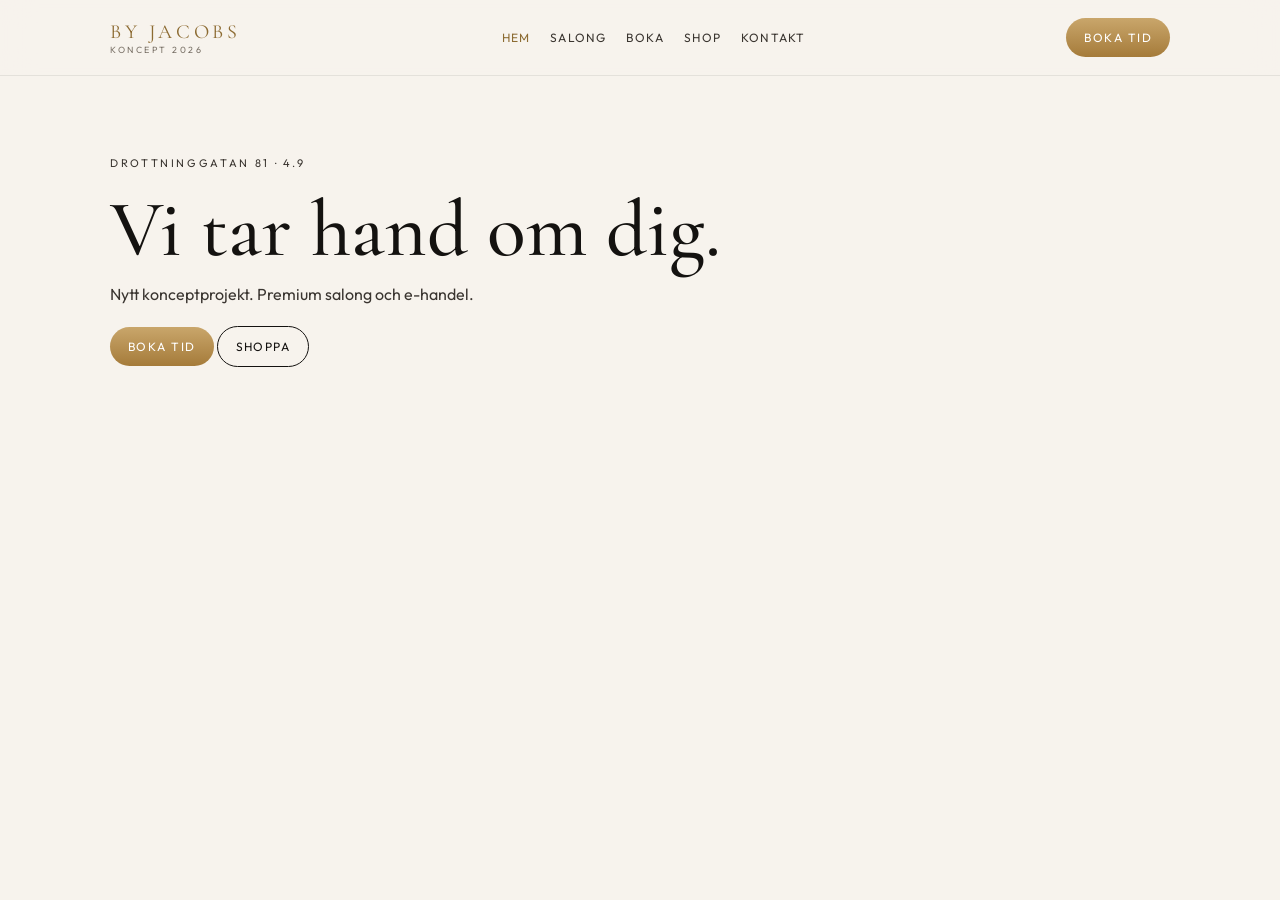
==== index.html @ fabb0403 "Initial By Jacobs concept site" ====
<!DOCTYPE html>
<html lang="sv">
<head>
  <meta charset="UTF-8" />
  <meta name="viewport" content="width=device-width, initial-scale=1" />
  <title>By Jacobs — Koncept</title>
  <link rel="preconnect" href="https://fonts.googleapis.com" />
  <link href="https://fonts.googleapis.com/css2?family=Cormorant+Garamond:wght@500;600&family=Outfit:wght@400;500&display=swap" rel="stylesheet" />
  <link rel="stylesheet" href="css/styles.css" />
</head>
<body>
  <header class="nav">
    <div class="nav-inner">
      <a class="logo" href="index.html">By Jacobs<span>Koncept 2026</span></a>
      <nav class="nav-links">
        <a class="active" href="index.html">Hem</a>
        <a href="salon.html">Salong</a>
        <a href="boka.html">Boka</a>
        <a href="shop.html">Shop</a>
        <a href="kontakt.html">Kontakt</a>
      </nav>
      <a class="btn" href="boka.html">Boka tid</a>
    </div>
  </header>
  <section class="hero">
    <p class="kicker">Drottninggatan 81 · 4.9</p>
    <h1>Vi tar hand om dig.</h1>
    <p>Nytt konceptprojekt. Premium salong och e-handel.</p>
    <p><a class="btn" href="boka.html">Boka tid</a> <a class="btn ghost" href="shop.html">Shoppa</a></p>
  </section>
</body>
</html>
---- css/styles.css ----
:root{--ivory:#F7F3ED;--gold:#8C6B32;--ink:#141210}
*{box-sizing:border-box;margin:0;padding:0}
body{font-family:Outfit,system-ui,sans-serif;background:var(--ivory);color:var(--ink)}
.nav{position:sticky;top:0;background:rgba(247,243,237,.86);backdrop-filter:blur(16px);border-bottom:1px solid rgba(20,18,16,.08)}
.nav-inner{max-width:1100px;margin:auto;padding:18px 20px;display:flex;justify-content:space-between;align-items:center;gap:16px}
.logo{font-family:"Cormorant Garamond",serif;letter-spacing:.18em;text-transform:uppercase;color:var(--gold);text-decoration:none;font-size:20px}
.logo span{display:block;font-family:Outfit,sans-serif;font-size:9px;letter-spacing:.28em;color:#7a7268}
.nav-links{display:flex;gap:20px;font-size:12px;letter-spacing:.1em;text-transform:uppercase}
.nav-links a{color:#3a3530;text-decoration:none}
.nav-links a.active{color:var(--gold)}
.btn{display:inline-block;padding:12px 18px;border-radius:999px;background:linear-gradient(180deg,#C9A66B,#A57B3A);color:#fff;text-decoration:none;letter-spacing:.12em;text-transform:uppercase;font-size:12px}
.btn.ghost{background:transparent;color:var(--ink);border:1px solid var(--ink)}
.hero{max-width:1100px;margin:auto;padding:80px 20px}
.kicker{letter-spacing:.24em;text-transform:uppercase;font-size:11px;color:var(--gold);margin-bottom:12px}
h1{font-family:"Cormorant Garamond",serif;font-size:clamp(40px,7vw,80px);font-weight:500;line-height:.95;margin-bottom:16px}
.hero p{max-width:40ch;margin-bottom:22px;color:#3a3530}
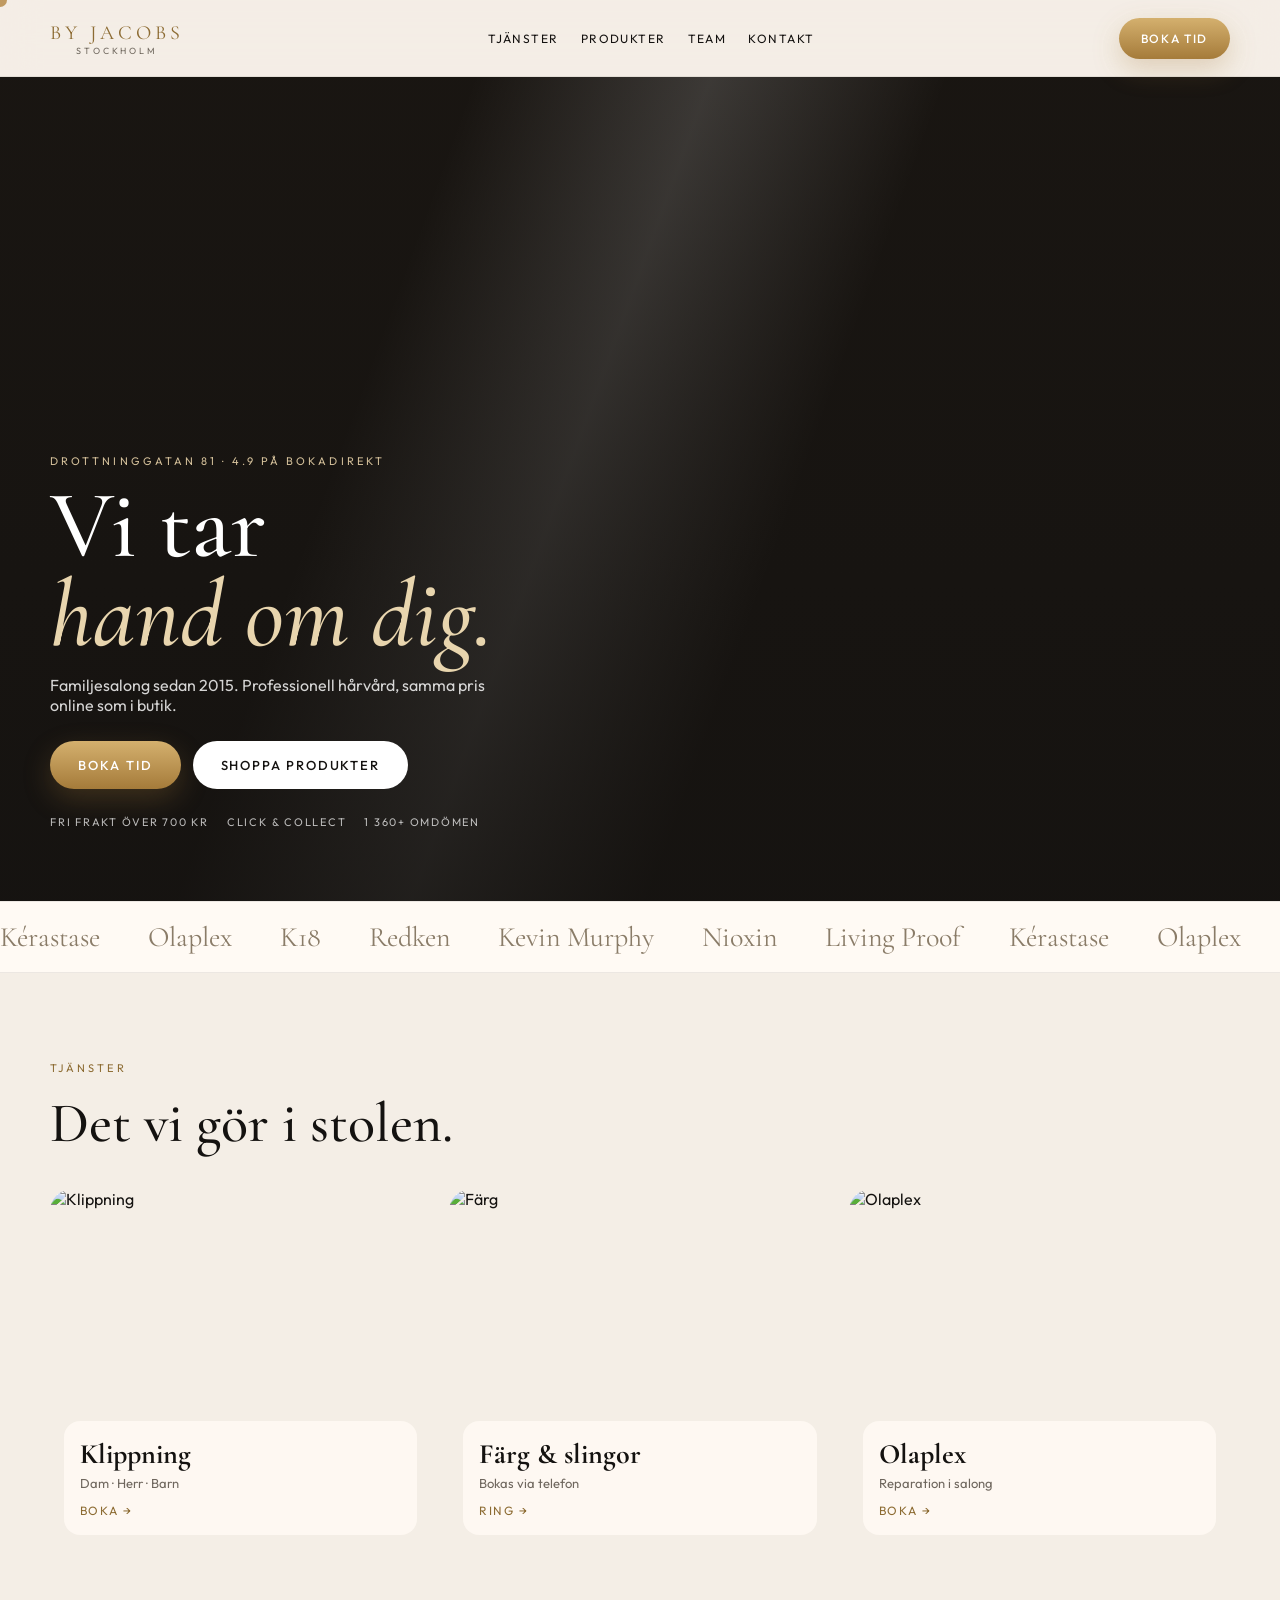
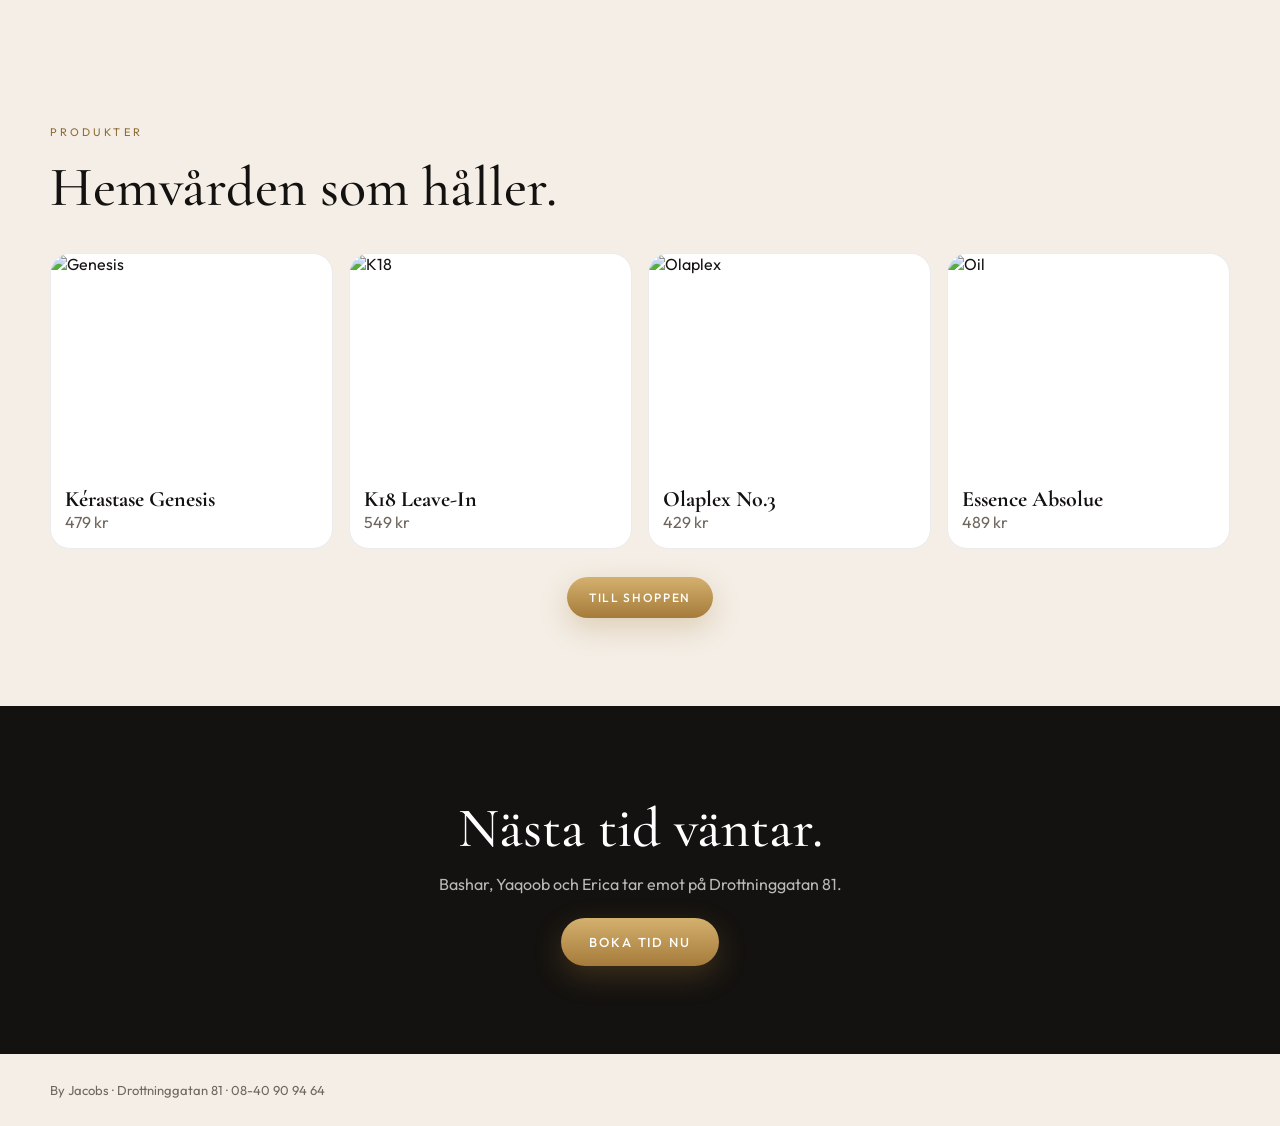
==== commit 8da28eb2: "Cinematic homepage with services, products and motion" ====
--- a/index.html
+++ b/index.html
@@ -3,30 +3,92 @@
 <head>
   <meta charset="UTF-8" />
   <meta name="viewport" content="width=device-width, initial-scale=1" />
-  <title>By Jacobs — Koncept</title>
+  <title>By Jacobs — Salong & Hårvård, Drottninggatan 81</title>
   <link rel="preconnect" href="https://fonts.googleapis.com" />
-  <link href="https://fonts.googleapis.com/css2?family=Cormorant+Garamond:wght@500;600&family=Outfit:wght@400;500&display=swap" rel="stylesheet" />
+  <link href="https://fonts.googleapis.com/css2?family=Cormorant+Garamond:ital,wght@0,500;0,600;1,500&family=Outfit:wght@300;400;500;600&display=swap" rel="stylesheet" />
   <link rel="stylesheet" href="css/styles.css" />
 </head>
 <body>
+  <div class="cursor" id="cursor"></div>
   <header class="nav">
-    <div class="nav-inner">
-      <a class="logo" href="index.html">By Jacobs<span>Koncept 2026</span></a>
-      <nav class="nav-links">
-        <a class="active" href="index.html">Hem</a>
-        <a href="salon.html">Salong</a>
-        <a href="boka.html">Boka</a>
-        <a href="shop.html">Shop</a>
+    <div class="wrap">
+      <a class="logo" href="index.html">By Jacobs<span>Stockholm</span></a>
+      <nav>
+        <a href="#tjanster">Tjänster</a>
+        <a href="#produkter">Produkter</a>
+        <a href="salon.html">Team</a>
         <a href="kontakt.html">Kontakt</a>
       </nav>
-      <a class="btn" href="boka.html">Boka tid</a>
+      <a class="btn gold pulse" href="boka.html">Boka tid</a>
     </div>
   </header>
   <section class="hero">
-    <p class="kicker">Drottninggatan 81 · 4.9</p>
-    <h1>Vi tar hand om dig.</h1>
-    <p>Nytt konceptprojekt. Premium salong och e-handel.</p>
-    <p><a class="btn" href="boka.html">Boka tid</a> <a class="btn ghost" href="shop.html">Shoppa</a></p>
+    <div class="hero-media">
+      <img src="https://images.unsplash.com/photo-1522337360788-8b13dee7a37e?auto=format&fit=crop&w=2000&q=80" alt="Glansigt hår" />
+      <div class="shimmer"></div>
+    </div>
+    <div class="hero-copy wrap reveal">
+      <p class="eyebrow">Drottninggatan 81 · 4.9 på Bokadirekt</p>
+      <h1>Vi tar<br><em>hand om dig.</em></h1>
+      <p class="lede">Familjesalong sedan 2015. Professionell hårvård, samma pris online som i butik.</p>
+      <div class="cta-row">
+        <a class="btn gold xl magnet" href="boka.html">Boka tid</a>
+        <a class="btn light xl magnet" href="shop.html">Shoppa produkter</a>
+      </div>
+      <div class="trust">
+        <span>Fri frakt över 700 kr</span>
+        <span>Click & Collect</span>
+        <span>1 360+ omdömen</span>
+      </div>
+    </div>
   </section>
+  <section class="strip">
+    <div class="marquee">
+      <span>Kérastase</span><span>Olaplex</span><span>K18</span><span>Redken</span><span>Kevin Murphy</span><span>Nioxin</span><span>Living Proof</span>
+      <span>Kérastase</span><span>Olaplex</span><span>K18</span><span>Redken</span><span>Kevin Murphy</span><span>Nioxin</span>
+    </div>
+  </section>
+  <section id="tjanster" class="wrap section">
+    <div class="head reveal">
+      <p class="eyebrow dark">Tjänster</p>
+      <h2>Det vi gör i stolen.</h2>
+    </div>
+    <div class="cards">
+      <a class="card reveal" href="boka.html">
+        <img src="https://images.unsplash.com/photo-1560066984-138dadb4c035?auto=format&fit=crop&w=900&q=80" alt="Klippning" />
+        <div class="cap"><h3>Klippning</h3><p>Dam · Herr · Barn</p><span class="go">Boka →</span></div>
+      </a>
+      <a class="card reveal" href="kontakt.html">
+        <img src="https://images.unsplash.com/photo-1516975080664-ed2fc6a32937?auto=format&fit=crop&w=900&q=80" alt="Färg" />
+        <div class="cap"><h3>Färg & slingor</h3><p>Bokas via telefon</p><span class="go">Ring →</span></div>
+      </a>
+      <a class="card reveal" href="boka.html">
+        <img src="https://images.unsplash.com/photo-1562322140-8baeececf3df?auto=format&fit=crop&w=900&q=80" alt="Olaplex" />
+        <div class="cap"><h3>Olaplex</h3><p>Reparation i salong</p><span class="go">Boka →</span></div>
+      </a>
+    </div>
+  </section>
+  <section id="produkter" class="wrap section">
+    <div class="head reveal">
+      <p class="eyebrow dark">Produkter</p>
+      <h2>Hemvården som håller.</h2>
+    </div>
+    <div class="prods">
+      <a class="prod reveal" href="shop.html"><img src="https://images.unsplash.com/photo-1608248543803-ba4f8c70ae0b?auto=format&fit=crop&w=700&q=80" alt="Genesis" /><h3>Kérastase Genesis</h3><p>479 kr</p></a>
+      <a class="prod reveal" href="shop.html"><img src="https://images.unsplash.com/photo-1556228720-195a672e8a03?auto=format&fit=crop&w=700&q=80" alt="K18" /><h3>K18 Leave-In</h3><p>549 kr</p></a>
+      <a class="prod reveal" href="shop.html"><img src="https://images.unsplash.com/photo-1617897903246-719242758050?auto=format&fit=crop&w=700&q=80" alt="Olaplex" /><h3>Olaplex No.3</h3><p>429 kr</p></a>
+      <a class="prod reveal" href="shop.html"><img src="https://images.unsplash.com/photo-1620916566398-39f1143ab7be?auto=format&fit=crop&w=700&q=80" alt="Oil" /><h3>Essence Absolue</h3><p>489 kr</p></a>
+    </div>
+    <p class="center"><a class="btn gold magnet" href="shop.html">Till shoppen</a></p>
+  </section>
+  <section class="cta-band">
+    <div class="wrap reveal">
+      <h2>Nästa tid väntar.</h2>
+      <p>Bashar, Yaqoob och Erica tar emot på Drottninggatan 81.</p>
+      <a class="btn gold xl pulse magnet" href="boka.html">Boka tid nu</a>
+    </div>
+  </section>
+  <footer class="wrap"><p>By Jacobs · Drottninggatan 81 · 08-40 90 94 64</p></footer>
+  <script src="js/app.js"></script>
 </body>
 </html>
--- a/css/styles.css
+++ b/css/styles.css
@@ -1,16 +1,64 @@
-:root{--ivory:#F7F3ED;--gold:#8C6B32;--ink:#141210}
+:root{--ivory:#F4EEE6;--ink:#141210;--gold:#B8945A;--deep:#8C6B32;--mute:#6f675e}
 *{box-sizing:border-box;margin:0;padding:0}
-body{font-family:Outfit,system-ui,sans-serif;background:var(--ivory);color:var(--ink)}
-.nav{position:sticky;top:0;background:rgba(247,243,237,.86);backdrop-filter:blur(16px);border-bottom:1px solid rgba(20,18,16,.08)}
-.nav-inner{max-width:1100px;margin:auto;padding:18px 20px;display:flex;justify-content:space-between;align-items:center;gap:16px}
-.logo{font-family:"Cormorant Garamond",serif;letter-spacing:.18em;text-transform:uppercase;color:var(--gold);text-decoration:none;font-size:20px}
-.logo span{display:block;font-family:Outfit,sans-serif;font-size:9px;letter-spacing:.28em;color:#7a7268}
-.nav-links{display:flex;gap:20px;font-size:12px;letter-spacing:.1em;text-transform:uppercase}
-.nav-links a{color:#3a3530;text-decoration:none}
-.nav-links a.active{color:var(--gold)}
-.btn{display:inline-block;padding:12px 18px;border-radius:999px;background:linear-gradient(180deg,#C9A66B,#A57B3A);color:#fff;text-decoration:none;letter-spacing:.12em;text-transform:uppercase;font-size:12px}
-.btn.ghost{background:transparent;color:var(--ink);border:1px solid var(--ink)}
-.hero{max-width:1100px;margin:auto;padding:80px 20px}
-.kicker{letter-spacing:.24em;text-transform:uppercase;font-size:11px;color:var(--gold);margin-bottom:12px}
-h1{font-family:"Cormorant Garamond",serif;font-size:clamp(40px,7vw,80px);font-weight:500;line-height:.95;margin-bottom:16px}
-.hero p{max-width:40ch;margin-bottom:22px;color:#3a3530}
+html{scroll-behavior:smooth}
+body{font-family:Outfit,system-ui,sans-serif;background:var(--ivory);color:var(--ink);cursor:none}
+a{color:inherit;text-decoration:none}
+img{display:block;width:100%;height:100%;object-fit:cover}
+.wrap{width:min(1180px,calc(100% - 40px));margin-inline:auto}
+.nav{position:sticky;top:0;z-index:40;background:rgba(244,238,230,.78);backdrop-filter:blur(18px);border-bottom:1px solid rgba(20,18,16,.08)}
+.nav .wrap{display:flex;align-items:center;justify-content:space-between;height:76px;gap:16px}
+.logo{font-family:"Cormorant Garamond",serif;letter-spacing:.2em;text-transform:uppercase;color:var(--deep);font-size:20px}
+.logo span{display:block;font-family:Outfit,sans-serif;font-size:9px;letter-spacing:.32em;color:var(--mute);text-align:center}
+nav{display:flex;gap:22px;font-size:12px;letter-spacing:.12em;text-transform:uppercase}
+nav a:hover{color:var(--deep)}
+.btn{display:inline-flex;align-items:center;justify-content:center;padding:13px 22px;border-radius:999px;letter-spacing:.14em;text-transform:uppercase;font-size:12px;font-weight:500;transition:transform .25s ease,box-shadow .25s}
+.btn.gold{background:linear-gradient(180deg,#d4b06e,#a57b3a);color:#fff;box-shadow:0 10px 28px rgba(165,123,58,.28)}
+.btn.light{background:#fff;color:var(--ink)}
+.btn.xl{padding:16px 28px;font-size:13px}
+.btn:hover{transform:translateY(-2px)}
+.pulse{animation:pulse 2.4s ease-in-out infinite}
+@keyframes pulse{0%,100%{box-shadow:0 10px 28px rgba(165,123,58,.28)}50%{box-shadow:0 12px 40px rgba(165,123,58,.5)}}
+.hero{position:relative;min-height:calc(100vh - 76px);display:grid;place-items:end start;overflow:hidden;background:#1a1612}
+.hero-media{position:absolute;inset:0}
+.hero-media img{transform:scale(1.08);animation:ken 18s ease-in-out infinite alternate}
+@keyframes ken{to{transform:scale(1)}}
+.hero-media::after{content:"";position:absolute;inset:0;background:linear-gradient(180deg,rgba(20,18,16,.15),rgba(20,18,16,.72))}
+.shimmer{position:absolute;inset:0;background:linear-gradient(110deg,transparent 30%,rgba(255,255,255,.18) 45%,transparent 60%);animation:shine 5s ease-in-out infinite}
+@keyframes shine{0%{transform:translateX(-40%)}100%{transform:translateX(40%)}}
+.hero-copy{position:relative;z-index:2;color:#fff;padding-bottom:72px}
+.eyebrow{font-size:11px;letter-spacing:.28em;text-transform:uppercase;color:#d4c09a;margin-bottom:14px}
+.eyebrow.dark{color:var(--deep)}
+h1{font-family:"Cormorant Garamond",serif;font-weight:500;font-size:clamp(48px,8vw,96px);line-height:.92}
+h1 em{font-style:italic;color:#e8d5ae}
+.lede{max-width:42ch;margin:16px 0 26px;color:rgba(255,255,255,.82)}
+.cta-row{display:flex;gap:12px;flex-wrap:wrap}
+.trust{display:flex;gap:18px;flex-wrap:wrap;margin-top:26px;font-size:11px;letter-spacing:.16em;text-transform:uppercase;color:rgba(255,255,255,.7)}
+.strip{overflow:hidden;border-block:1px solid rgba(20,18,16,.08);background:#fffaf4;padding:18px 0}
+.marquee{display:flex;gap:48px;white-space:nowrap;animation:slide 22s linear infinite;font-family:"Cormorant Garamond",serif;font-size:28px;color:#8a7c68}
+@keyframes slide{to{transform:translateX(-50%)}}
+.section{padding:88px 0}
+.head{margin-bottom:32px}
+h2{font-family:"Cormorant Garamond",serif;font-weight:500;font-size:clamp(32px,5vw,56px)}
+.cards{display:grid;grid-template-columns:repeat(3,1fr);gap:18px}
+.card{position:relative;border-radius:22px;overflow:hidden;min-height:360px;display:block}
+.card img{height:360px;transition:transform .7s ease}
+.card:hover img{transform:scale(1.08)}
+.cap{position:absolute;left:14px;right:14px;bottom:14px;background:rgba(255,250,244,.86);backdrop-filter:blur(12px);border-radius:16px;padding:16px}
+.cap h3{font-family:"Cormorant Garamond",serif;font-size:28px}
+.cap p{color:var(--mute);font-size:13px;margin:4px 0 8px}
+.go{font-size:12px;letter-spacing:.12em;text-transform:uppercase;color:var(--deep)}
+.prods{display:grid;grid-template-columns:repeat(4,1fr);gap:16px;margin-bottom:28px}
+.prod{background:#fff;border-radius:20px;overflow:hidden;border:1px solid rgba(20,18,16,.08);transition:transform .3s}
+.prod:hover{transform:translateY(-6px)}
+.prod img{height:220px;object-fit:cover}
+.prod h3,.prod p{padding:0 14px}
+.prod h3{font-family:"Cormorant Garamond",serif;font-size:22px;margin-top:12px}
+.prod p{padding-bottom:16px;color:var(--mute)}
+.center{text-align:center}
+.cta-band{background:var(--ink);color:#fff;padding:88px 0;text-align:center}
+.cta-band p{color:rgba(255,255,255,.7);margin:12px 0 24px}
+footer{padding:28px 0;color:var(--mute);font-size:13px}
+.reveal{opacity:0;transform:translateY(24px);animation:up .8s ease forwards}
+@keyframes up{to{opacity:1;transform:none}}
+.cursor{position:fixed;width:14px;height:14px;border-radius:50%;background:#c9a66b;pointer-events:none;z-index:80;mix-blend-mode:multiply;transform:translate(-50%,-50%);transition:width .2s,height .2s}
+@media(max-width:900px){body{cursor:auto}.cursor,nav{display:none}.cards,.prods{grid-template-columns:1fr}h1{font-size:48px}}
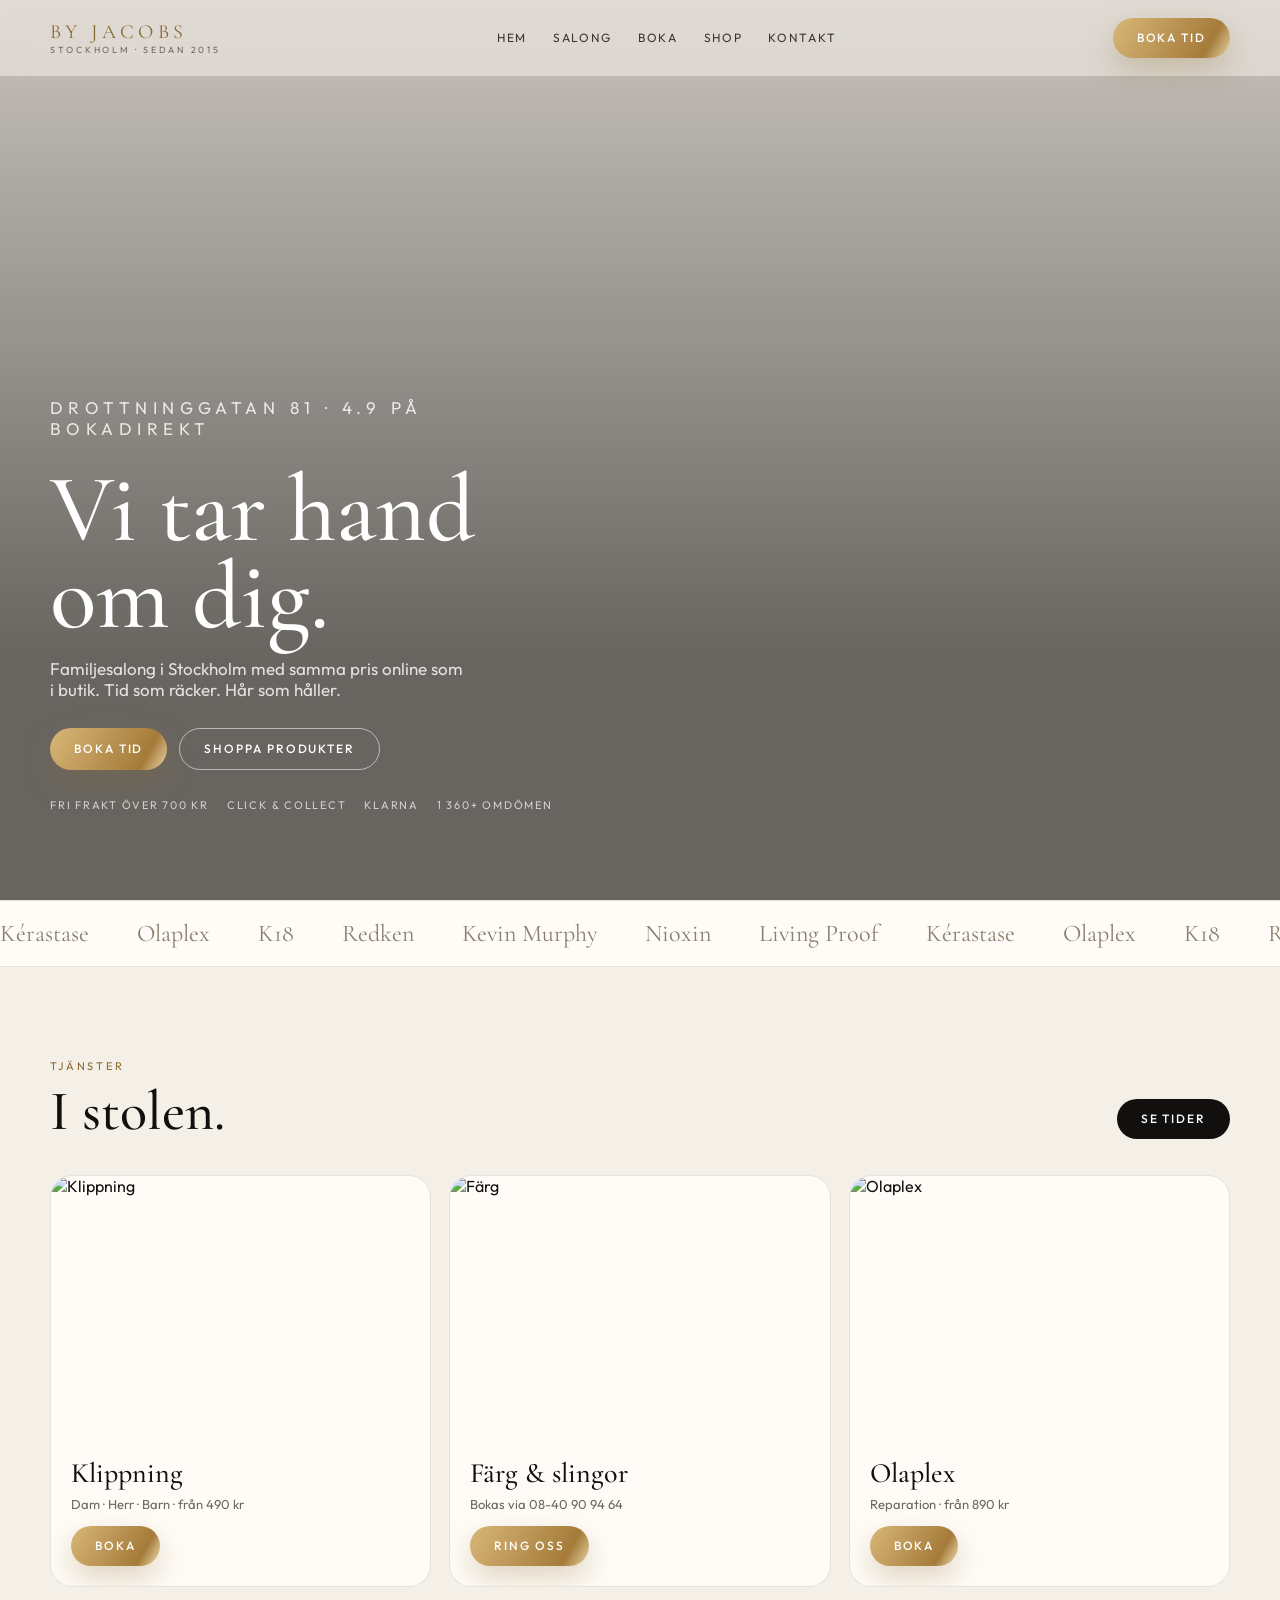
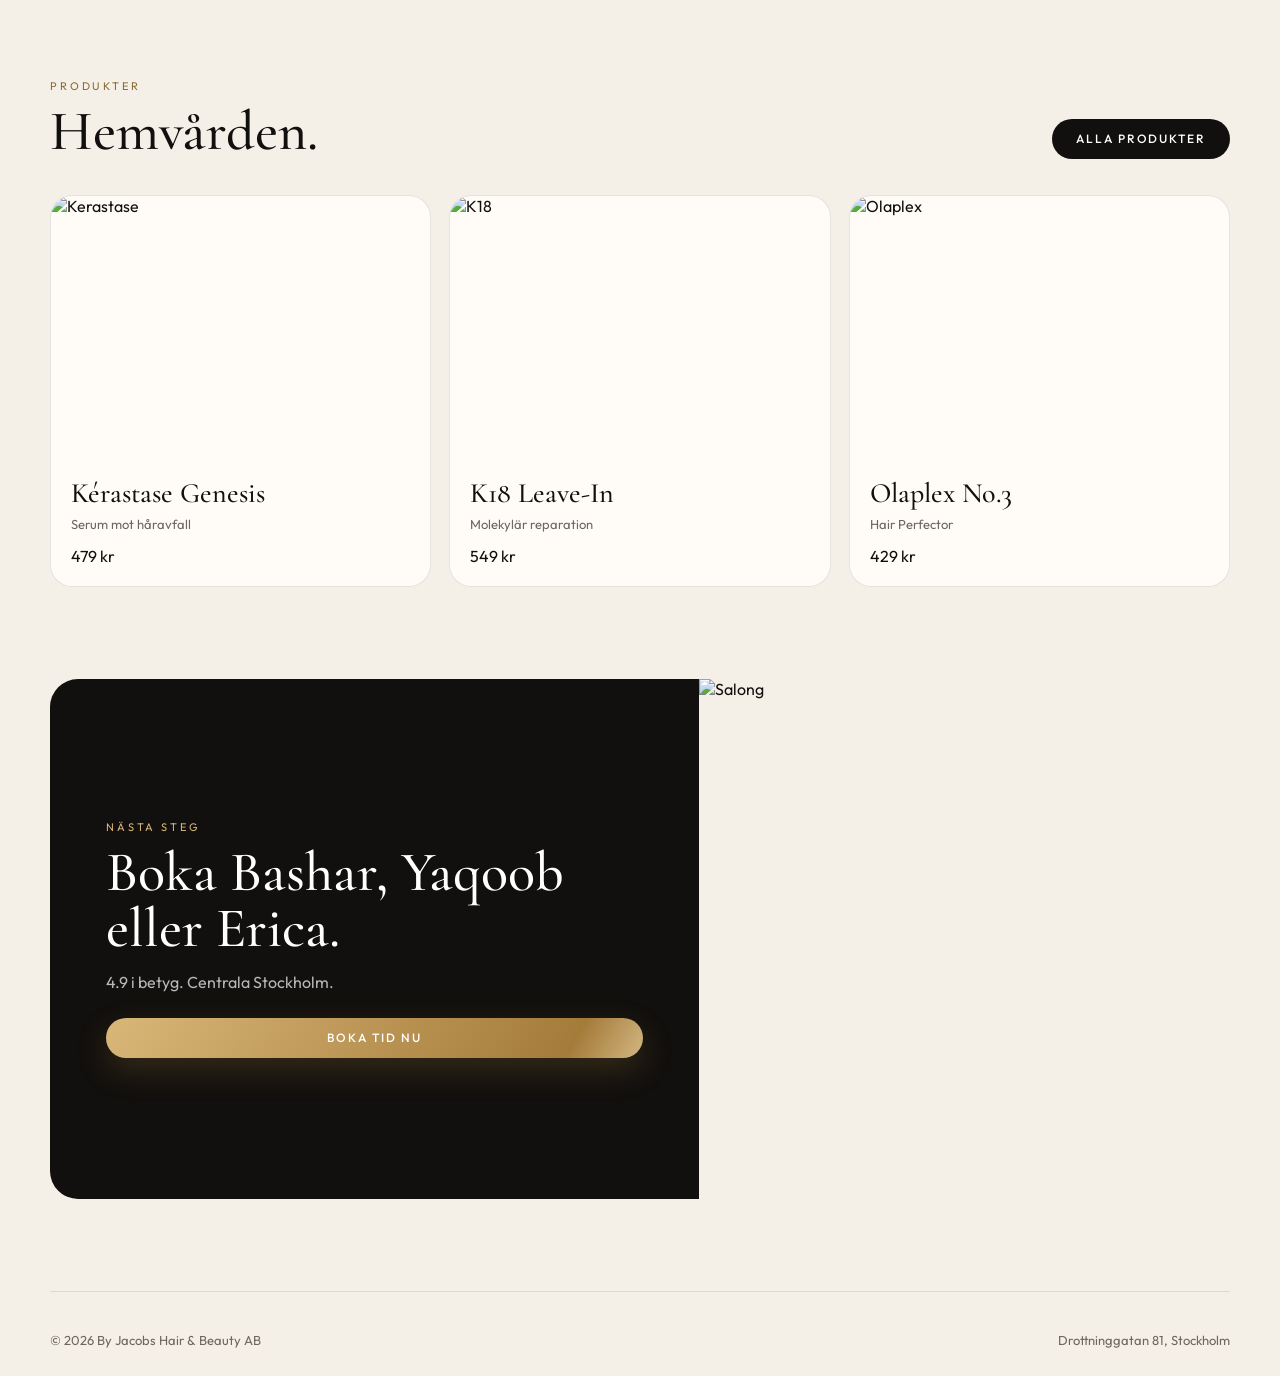
==== commit a8a9e1cd: "Premium animated homepage with services and products" ====
--- a/index.html
+++ b/index.html
@@ -3,92 +3,64 @@
 <head>
   <meta charset="UTF-8" />
   <meta name="viewport" content="width=device-width, initial-scale=1" />
-  <title>By Jacobs — Salong & Hårvård, Drottninggatan 81</title>
+  <title>By Jacobs — Salong & Professionell Hårvård</title>
   <link rel="preconnect" href="https://fonts.googleapis.com" />
-  <link href="https://fonts.googleapis.com/css2?family=Cormorant+Garamond:ital,wght@0,500;0,600;1,500&family=Outfit:wght@300;400;500;600&display=swap" rel="stylesheet" />
+  <link href="https://fonts.googleapis.com/css2?family=Cormorant+Garamond:wght@500;600&family=Outfit:wght@400;500&display=swap" rel="stylesheet" />
   <link rel="stylesheet" href="css/styles.css" />
 </head>
 <body>
-  <div class="cursor" id="cursor"></div>
-  <header class="nav">
-    <div class="wrap">
-      <a class="logo" href="index.html">By Jacobs<span>Stockholm</span></a>
-      <nav>
-        <a href="#tjanster">Tjänster</a>
-        <a href="#produkter">Produkter</a>
-        <a href="salon.html">Team</a>
+  <header class="nav" id="nav">
+    <div class="nav-in">
+      <a class="logo" href="index.html">By Jacobs<small>Stockholm · Sedan 2015</small></a>
+      <nav class="links">
+        <a href="index.html">Hem</a>
+        <a href="salon.html">Salong</a>
+        <a href="boka.html">Boka</a>
+        <a href="shop.html">Shop</a>
         <a href="kontakt.html">Kontakt</a>
       </nav>
-      <a class="btn gold pulse" href="boka.html">Boka tid</a>
+      <a class="btn btn-gold" href="boka.html">Boka tid</a>
     </div>
   </header>
   <section class="hero">
-    <div class="hero-media">
-      <img src="https://images.unsplash.com/photo-1522337360788-8b13dee7a37e?auto=format&fit=crop&w=2000&q=80" alt="Glansigt hår" />
-      <div class="shimmer"></div>
-    </div>
-    <div class="hero-copy wrap reveal">
-      <p class="eyebrow">Drottninggatan 81 · 4.9 på Bokadirekt</p>
-      <h1>Vi tar<br><em>hand om dig.</em></h1>
-      <p class="lede">Familjesalong sedan 2015. Professionell hårvård, samma pris online som i butik.</p>
-      <div class="cta-row">
-        <a class="btn gold xl magnet" href="boka.html">Boka tid</a>
-        <a class="btn light xl magnet" href="shop.html">Shoppa produkter</a>
+    <div class="hero-bg"></div>
+    <div class="hero-copy">
+      <p class="eyebrow reveal">Drottninggatan 81 · 4.9 på Bokadirekt</p>
+      <h1 class="reveal d1">Vi tar hand om dig.</h1>
+      <p class="reveal d2">Familjesalong i Stockholm med samma pris online som i butik. Tid som räcker. Hår som håller.</p>
+      <div class="cta-row reveal d3">
+        <a class="btn btn-gold" href="boka.html">Boka tid</a>
+        <a class="btn btn-ghost" href="shop.html">Shoppa produkter</a>
       </div>
-      <div class="trust">
-        <span>Fri frakt över 700 kr</span>
-        <span>Click & Collect</span>
-        <span>1 360+ omdömen</span>
+      <div class="trust reveal d4">
+        <span>Fri frakt över 700 kr</span><span>Click & Collect</span><span>Klarna</span><span>1 360+ omdömen</span>
       </div>
     </div>
   </section>
-  <section class="strip">
-    <div class="marquee">
-      <span>Kérastase</span><span>Olaplex</span><span>K18</span><span>Redken</span><span>Kevin Murphy</span><span>Nioxin</span><span>Living Proof</span>
-      <span>Kérastase</span><span>Olaplex</span><span>K18</span><span>Redken</span><span>Kevin Murphy</span><span>Nioxin</span>
+  <div class="marquee"><div class="track">
+    <span>Kérastase</span><span>Olaplex</span><span>K18</span><span>Redken</span><span>Kevin Murphy</span><span>Nioxin</span><span>Living Proof</span>
+    <span>Kérastase</span><span>Olaplex</span><span>K18</span><span>Redken</span><span>Kevin Murphy</span><span>Nioxin</span><span>Living Proof</span>
+  </div></div>
+  <section class="section"><div class="wrap">
+    <div class="head"><div><p class="kicker">Tjänster</p><h2>I stolen.</h2></div><a class="btn btn-dark" href="boka.html">Se tider</a></div>
+    <div class="grid3">
+      <article class="card"><div class="ph"><img src="https://images.unsplash.com/photo-1560066984-138dadb4c035?auto=format&fit=crop&w=900&q=80" alt="Klippning" /></div><div class="body"><h3>Klippning</h3><p class="meta">Dam · Herr · Barn · från 490 kr</p><a class="btn btn-gold" href="boka.html">Boka</a></div></article>
+      <article class="card"><div class="ph"><img src="https://images.unsplash.com/photo-1522337360788-8b13dee7a37e?auto=format&fit=crop&w=900&q=80" alt="Färg" /></div><div class="body"><h3>Färg & slingor</h3><p class="meta">Bokas via 08-40 90 94 64</p><a class="btn btn-gold" href="kontakt.html">Ring oss</a></div></article>
+      <article class="card"><div class="ph"><img src="https://images.unsplash.com/photo-1516975080664-ed2fc6a32937?auto=format&fit=crop&w=900&q=80" alt="Olaplex" /></div><div class="body"><h3>Olaplex</h3><p class="meta">Reparation · från 890 kr</p><a class="btn btn-gold" href="boka.html">Boka</a></div></article>
     </div>
-  </section>
-  <section id="tjanster" class="wrap section">
-    <div class="head reveal">
-      <p class="eyebrow dark">Tjänster</p>
-      <h2>Det vi gör i stolen.</h2>
+  </div></section>
+  <section class="section" style="padding-top:0"><div class="wrap">
+    <div class="head"><div><p class="kicker">Produkter</p><h2>Hemvården.</h2></div><a class="btn btn-dark" href="shop.html">Alla produkter</a></div>
+    <div class="grid3">
+      <article class="card"><div class="ph"><img src="https://images.unsplash.com/photo-1608248543803-ba4f8c70ae0b?auto=format&fit=crop&w=900&q=80" alt="Kerastase" /></div><div class="body"><h3>Kérastase Genesis</h3><p class="meta">Serum mot håravfall</p><p class="price">479 kr</p></div></article>
+      <article class="card"><div class="ph"><img src="https://images.unsplash.com/photo-1556228720-195a672e8a03?auto=format&fit=crop&w=900&q=80" alt="K18" /></div><div class="body"><h3>K18 Leave-In</h3><p class="meta">Molekylär reparation</p><p class="price">549 kr</p></div></article>
+      <article class="card"><div class="ph"><img src="https://images.unsplash.com/photo-1617897903246-719242758050?auto=format&fit=crop&w=900&q=80" alt="Olaplex" /></div><div class="body"><h3>Olaplex No.3</h3><p class="meta">Hair Perfector</p><p class="price">429 kr</p></div></article>
     </div>
-    <div class="cards">
-      <a class="card reveal" href="boka.html">
-        <img src="https://images.unsplash.com/photo-1560066984-138dadb4c035?auto=format&fit=crop&w=900&q=80" alt="Klippning" />
-        <div class="cap"><h3>Klippning</h3><p>Dam · Herr · Barn</p><span class="go">Boka →</span></div>
-      </a>
-      <a class="card reveal" href="kontakt.html">
-        <img src="https://images.unsplash.com/photo-1516975080664-ed2fc6a32937?auto=format&fit=crop&w=900&q=80" alt="Färg" />
-        <div class="cap"><h3>Färg & slingor</h3><p>Bokas via telefon</p><span class="go">Ring →</span></div>
-      </a>
-      <a class="card reveal" href="boka.html">
-        <img src="https://images.unsplash.com/photo-1562322140-8baeececf3df?auto=format&fit=crop&w=900&q=80" alt="Olaplex" />
-        <div class="cap"><h3>Olaplex</h3><p>Reparation i salong</p><span class="go">Boka →</span></div>
-      </a>
-    </div>
-  </section>
-  <section id="produkter" class="wrap section">
-    <div class="head reveal">
-      <p class="eyebrow dark">Produkter</p>
-      <h2>Hemvården som håller.</h2>
-    </div>
-    <div class="prods">
-      <a class="prod reveal" href="shop.html"><img src="https://images.unsplash.com/photo-1608248543803-ba4f8c70ae0b?auto=format&fit=crop&w=700&q=80" alt="Genesis" /><h3>Kérastase Genesis</h3><p>479 kr</p></a>
-      <a class="prod reveal" href="shop.html"><img src="https://images.unsplash.com/photo-1556228720-195a672e8a03?auto=format&fit=crop&w=700&q=80" alt="K18" /><h3>K18 Leave-In</h3><p>549 kr</p></a>
-      <a class="prod reveal" href="shop.html"><img src="https://images.unsplash.com/photo-1617897903246-719242758050?auto=format&fit=crop&w=700&q=80" alt="Olaplex" /><h3>Olaplex No.3</h3><p>429 kr</p></a>
-      <a class="prod reveal" href="shop.html"><img src="https://images.unsplash.com/photo-1620916566398-39f1143ab7be?auto=format&fit=crop&w=700&q=80" alt="Oil" /><h3>Essence Absolue</h3><p>489 kr</p></a>
-    </div>
-    <p class="center"><a class="btn gold magnet" href="shop.html">Till shoppen</a></p>
-  </section>
-  <section class="cta-band">
-    <div class="wrap reveal">
-      <h2>Nästa tid väntar.</h2>
-      <p>Bashar, Yaqoob och Erica tar emot på Drottninggatan 81.</p>
-      <a class="btn gold xl pulse magnet" href="boka.html">Boka tid nu</a>
-    </div>
-  </section>
-  <footer class="wrap"><p>By Jacobs · Drottninggatan 81 · 08-40 90 94 64</p></footer>
-  <script src="js/app.js"></script>
-</body>
-</html>
+  </div></section>
+  <section class="section" style="padding-top:0"><div class="wrap banner">
+    <div class="txt"><p class="kicker" style="color:#d8b778">Nästa steg</p><h2>Boka Bashar, Yaqoob eller Erica.</h2><p style="color:rgba(255,255,255,.7);margin:16px 0 26px;max-width:36ch">4.9 i betyg. Centrala Stockholm.</p><a class="btn btn-gold float" href="boka.html">Boka tid nu</a></div>
+    <div><img src="https://images.unsplash.com/photo-1560066984-138dadb4c035?auto=format&fit=crop&w=1200&q=80" alt="Salong" /></div>
+  </div></section>
+  <footer class="wrap"><span>© 2026 By Jacobs Hair & Beauty AB</span><span>Drottninggatan 81, Stockholm</span></footer>
+  <script>const nav=document.getElementById("nav");addEventListener("scroll",()=>nav.classList.toggle("scrolled",scrollY>20),{passive:true});</script>
+</body></html>
--- a/css/styles.css
+++ b/css/styles.css
@@ -1,64 +1,46 @@
-:root{--ivory:#F4EEE6;--ink:#141210;--gold:#B8945A;--deep:#8C6B32;--mute:#6f675e}
-*{box-sizing:border-box;margin:0;padding:0}
-html{scroll-behavior:smooth}
-body{font-family:Outfit,system-ui,sans-serif;background:var(--ivory);color:var(--ink);cursor:none}
-a{color:inherit;text-decoration:none}
-img{display:block;width:100%;height:100%;object-fit:cover}
-.wrap{width:min(1180px,calc(100% - 40px));margin-inline:auto}
-.nav{position:sticky;top:0;z-index:40;background:rgba(244,238,230,.78);backdrop-filter:blur(18px);border-bottom:1px solid rgba(20,18,16,.08)}
-.nav .wrap{display:flex;align-items:center;justify-content:space-between;height:76px;gap:16px}
-.logo{font-family:"Cormorant Garamond",serif;letter-spacing:.2em;text-transform:uppercase;color:var(--deep);font-size:20px}
-.logo span{display:block;font-family:Outfit,sans-serif;font-size:9px;letter-spacing:.32em;color:var(--mute);text-align:center}
-nav{display:flex;gap:22px;font-size:12px;letter-spacing:.12em;text-transform:uppercase}
-nav a:hover{color:var(--deep)}
-.btn{display:inline-flex;align-items:center;justify-content:center;padding:13px 22px;border-radius:999px;letter-spacing:.14em;text-transform:uppercase;font-size:12px;font-weight:500;transition:transform .25s ease,box-shadow .25s}
-.btn.gold{background:linear-gradient(180deg,#d4b06e,#a57b3a);color:#fff;box-shadow:0 10px 28px rgba(165,123,58,.28)}
-.btn.light{background:#fff;color:var(--ink)}
-.btn.xl{padding:16px 28px;font-size:13px}
-.btn:hover{transform:translateY(-2px)}
-.pulse{animation:pulse 2.4s ease-in-out infinite}
-@keyframes pulse{0%,100%{box-shadow:0 10px 28px rgba(165,123,58,.28)}50%{box-shadow:0 12px 40px rgba(165,123,58,.5)}}
-.hero{position:relative;min-height:calc(100vh - 76px);display:grid;place-items:end start;overflow:hidden;background:#1a1612}
-.hero-media{position:absolute;inset:0}
-.hero-media img{transform:scale(1.08);animation:ken 18s ease-in-out infinite alternate}
-@keyframes ken{to{transform:scale(1)}}
-.hero-media::after{content:"";position:absolute;inset:0;background:linear-gradient(180deg,rgba(20,18,16,.15),rgba(20,18,16,.72))}
-.shimmer{position:absolute;inset:0;background:linear-gradient(110deg,transparent 30%,rgba(255,255,255,.18) 45%,transparent 60%);animation:shine 5s ease-in-out infinite}
-@keyframes shine{0%{transform:translateX(-40%)}100%{transform:translateX(40%)}}
-.hero-copy{position:relative;z-index:2;color:#fff;padding-bottom:72px}
-.eyebrow{font-size:11px;letter-spacing:.28em;text-transform:uppercase;color:#d4c09a;margin-bottom:14px}
-.eyebrow.dark{color:var(--deep)}
-h1{font-family:"Cormorant Garamond",serif;font-weight:500;font-size:clamp(48px,8vw,96px);line-height:.92}
-h1 em{font-style:italic;color:#e8d5ae}
-.lede{max-width:42ch;margin:16px 0 26px;color:rgba(255,255,255,.82)}
+:root{--ivory:#F4EFE7;--paper:#FFFcf7;--ink:#12100E;--mute:#6F675E;--gold:#C4A36A;--gold2:#8B6A32;--line:rgba(18,16,14,.1)}
+*{box-sizing:border-box;margin:0;padding:0}html{scroll-behavior:smooth}
+body{font-family:Outfit,system-ui,sans-serif;background:var(--ivory);color:var(--ink);overflow-x:hidden}
+a{color:inherit;text-decoration:none}img{display:block;width:100%;height:100%;object-fit:cover}
+.wrap{width:min(1180px,calc(100% - 36px));margin-inline:auto}
+.nav{position:fixed;inset:0 0 auto;z-index:40;height:76px;display:flex;align-items:center;background:rgba(244,239,231,.55);backdrop-filter:blur(18px);border-bottom:1px solid transparent;transition:.4s ease}
+.nav.scrolled{background:rgba(244,239,231,.92);border-bottom-color:var(--line)}
+.nav-in{width:min(1180px,calc(100% - 36px));margin:auto;display:flex;align-items:center;justify-content:space-between}
+.logo{font-family:"Cormorant Garamond",serif;letter-spacing:.22em;text-transform:uppercase;color:var(--gold2);font-size:20px}
+.logo small{display:block;font-family:Outfit,sans-serif;font-size:9px;letter-spacing:.3em;color:var(--mute);text-align:center}
+.links{display:flex;gap:26px;font-size:12px;letter-spacing:.14em;text-transform:uppercase;color:#3b352f}
+.links a{position:relative}.links a::after{content:"";position:absolute;left:0;bottom:-6px;height:1px;width:0;background:var(--gold2);transition:.35s ease}.links a:hover::after{width:100%}
+.btn{display:inline-flex;align-items:center;justify-content:center;padding:14px 24px;border-radius:999px;border:0;cursor:pointer;font:500 12px/1 Outfit,sans-serif;letter-spacing:.16em;text-transform:uppercase;transition:transform .35s cubic-bezier(.2,.8,.2,1)}
+.btn-gold{color:#fff;background:linear-gradient(120deg,#d8b778,#a57b3a 40%,#ead7a8 50%,#a57b3a 60%,#8b6a32);background-size:220% 100%;animation:shimmer 4.5s linear infinite;box-shadow:0 12px 30px rgba(139,106,50,.28)}
+.btn-ghost{background:transparent;color:#fff;border:1px solid rgba(255,255,255,.55)}
+.btn-dark{background:var(--ink);color:#fff}.btn:hover{transform:translateY(-2px) scale(1.02)}
+@keyframes shimmer{to{background-position:220% 0}}
+.hero{min-height:100svh;position:relative;display:grid;place-items:end start;color:#fff;overflow:hidden}
+.hero-bg{position:absolute;inset:-8%;background:linear-gradient(180deg,rgba(18,16,14,.15),rgba(18,16,14,.62) 70%),url("https://images.unsplash.com/photo-1522337360788-8b13dee7a37e?auto=format&fit=crop&w=2000&q=80") center/cover;animation:ken 22s ease-in-out infinite alternate}
+@keyframes ken{from{transform:scale(1)}to{transform:scale(1.08)}}
+.hero-copy{position:relative;z-index:2;padding:0 0 88px;width:min(1180px,calc(100% - 36px));margin-inline:auto}
+.eyebrow{font-size:11px;letter-spacing:.32em;text-transform:uppercase;color:#e6d3aa;margin-bottom:16px}
+.hero h1{font-family:"Cormorant Garamond",serif;font-weight:500;font-size:clamp(48px,8vw,96px);line-height:.9;max-width:10ch}
+.hero p{max-width:38ch;margin:18px 0 28px;color:rgba(255,255,255,.82);font-size:17px}
 .cta-row{display:flex;gap:12px;flex-wrap:wrap}
-.trust{display:flex;gap:18px;flex-wrap:wrap;margin-top:26px;font-size:11px;letter-spacing:.16em;text-transform:uppercase;color:rgba(255,255,255,.7)}
-.strip{overflow:hidden;border-block:1px solid rgba(20,18,16,.08);background:#fffaf4;padding:18px 0}
-.marquee{display:flex;gap:48px;white-space:nowrap;animation:slide 22s linear infinite;font-family:"Cormorant Garamond",serif;font-size:28px;color:#8a7c68}
+.trust{margin-top:28px;display:flex;gap:18px;flex-wrap:wrap;font-size:11px;letter-spacing:.16em;text-transform:uppercase;color:rgba(255,255,255,.7)}
+.reveal{opacity:0;transform:translateY(28px);animation:up .9s cubic-bezier(.2,.7,.2,1) forwards}
+.d1{animation-delay:.1s}.d2{animation-delay:.25s}.d3{animation-delay:.4s}.d4{animation-delay:.55s}
+@keyframes up{to{opacity:1;transform:none}}
+.section{padding:92px 0}.kicker{font-size:11px;letter-spacing:.26em;text-transform:uppercase;color:var(--gold2);margin-bottom:10px}
+h2{font-family:"Cormorant Garamond",serif;font-weight:500;font-size:clamp(32px,5vw,56px);line-height:1}
+.head{display:flex;justify-content:space-between;align-items:end;gap:20px;margin-bottom:36px}
+.grid3{display:grid;grid-template-columns:repeat(3,1fr);gap:18px}
+.card{background:var(--paper);border-radius:22px;overflow:hidden;border:1px solid var(--line);transition:transform .5s cubic-bezier(.2,.8,.2,1),box-shadow .5s}
+.card:hover{transform:translateY(-8px);box-shadow:0 24px 50px rgba(18,16,14,.12)}
+.card .ph{height:260px;overflow:hidden}.card .ph img{transition:transform 1s ease}.card:hover .ph img{transform:scale(1.08)}
+.card .body{padding:20px}.card h3{font-family:"Cormorant Garamond",serif;font-size:28px;font-weight:500}
+.meta{color:var(--mute);font-size:13px;margin:6px 0 14px}
+.marquee{overflow:hidden;border-block:1px solid var(--line);padding:18px 0;background:var(--paper)}
+.track{display:flex;gap:48px;width:max-content;animation:slide 22s linear infinite;font-family:"Cormorant Garamond",serif;font-size:24px;color:#8a7d6d}
 @keyframes slide{to{transform:translateX(-50%)}}
-.section{padding:88px 0}
-.head{margin-bottom:32px}
-h2{font-family:"Cormorant Garamond",serif;font-weight:500;font-size:clamp(32px,5vw,56px)}
-.cards{display:grid;grid-template-columns:repeat(3,1fr);gap:18px}
-.card{position:relative;border-radius:22px;overflow:hidden;min-height:360px;display:block}
-.card img{height:360px;transition:transform .7s ease}
-.card:hover img{transform:scale(1.08)}
-.cap{position:absolute;left:14px;right:14px;bottom:14px;background:rgba(255,250,244,.86);backdrop-filter:blur(12px);border-radius:16px;padding:16px}
-.cap h3{font-family:"Cormorant Garamond",serif;font-size:28px}
-.cap p{color:var(--mute);font-size:13px;margin:4px 0 8px}
-.go{font-size:12px;letter-spacing:.12em;text-transform:uppercase;color:var(--deep)}
-.prods{display:grid;grid-template-columns:repeat(4,1fr);gap:16px;margin-bottom:28px}
-.prod{background:#fff;border-radius:20px;overflow:hidden;border:1px solid rgba(20,18,16,.08);transition:transform .3s}
-.prod:hover{transform:translateY(-6px)}
-.prod img{height:220px;object-fit:cover}
-.prod h3,.prod p{padding:0 14px}
-.prod h3{font-family:"Cormorant Garamond",serif;font-size:22px;margin-top:12px}
-.prod p{padding-bottom:16px;color:var(--mute)}
-.center{text-align:center}
-.cta-band{background:var(--ink);color:#fff;padding:88px 0;text-align:center}
-.cta-band p{color:rgba(255,255,255,.7);margin:12px 0 24px}
-footer{padding:28px 0;color:var(--mute);font-size:13px}
-.reveal{opacity:0;transform:translateY(24px);animation:up .8s ease forwards}
-@keyframes up{to{opacity:1;transform:none}}
-.cursor{position:fixed;width:14px;height:14px;border-radius:50%;background:#c9a66b;pointer-events:none;z-index:80;mix-blend-mode:multiply;transform:translate(-50%,-50%);transition:width .2s,height .2s}
-@media(max-width:900px){body{cursor:auto}.cursor,nav{display:none}.cards,.prods{grid-template-columns:1fr}h1{font-size:48px}}
+.banner{display:grid;grid-template-columns:1.1fr .9fr;min-height:520px;border-radius:28px;overflow:hidden}
+.banner .txt{background:var(--ink);color:#fff;padding:56px;display:grid;align-content:center}.banner h2{color:#fff}
+.float{animation:float 6s ease-in-out infinite}@keyframes float{50%{transform:translateY(-10px)}}
+footer{padding:40px 0 28px;color:var(--mute);font-size:13px;border-top:1px solid var(--line);display:flex;justify-content:space-between}
+@media(max-width:860px){.links{display:none}.grid3,.banner{grid-template-columns:1fr}.hero{min-height:92svh}}
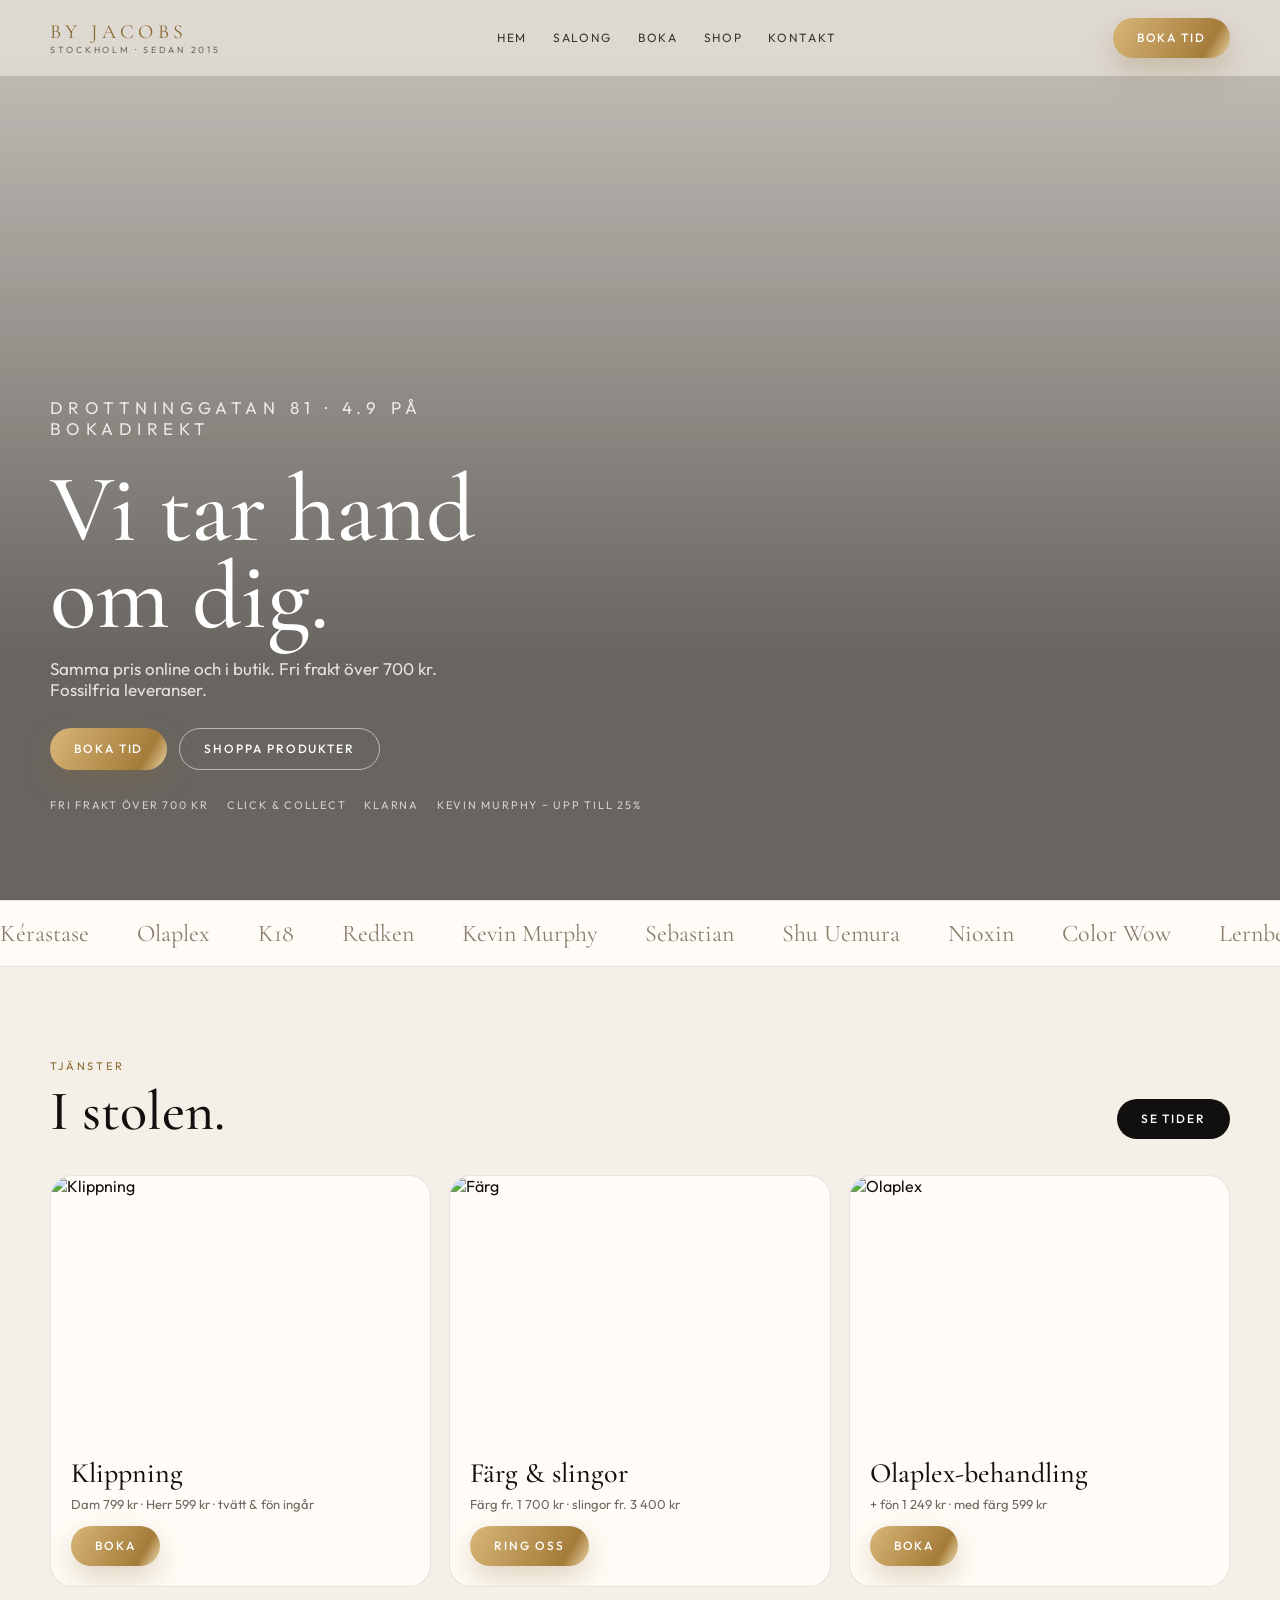
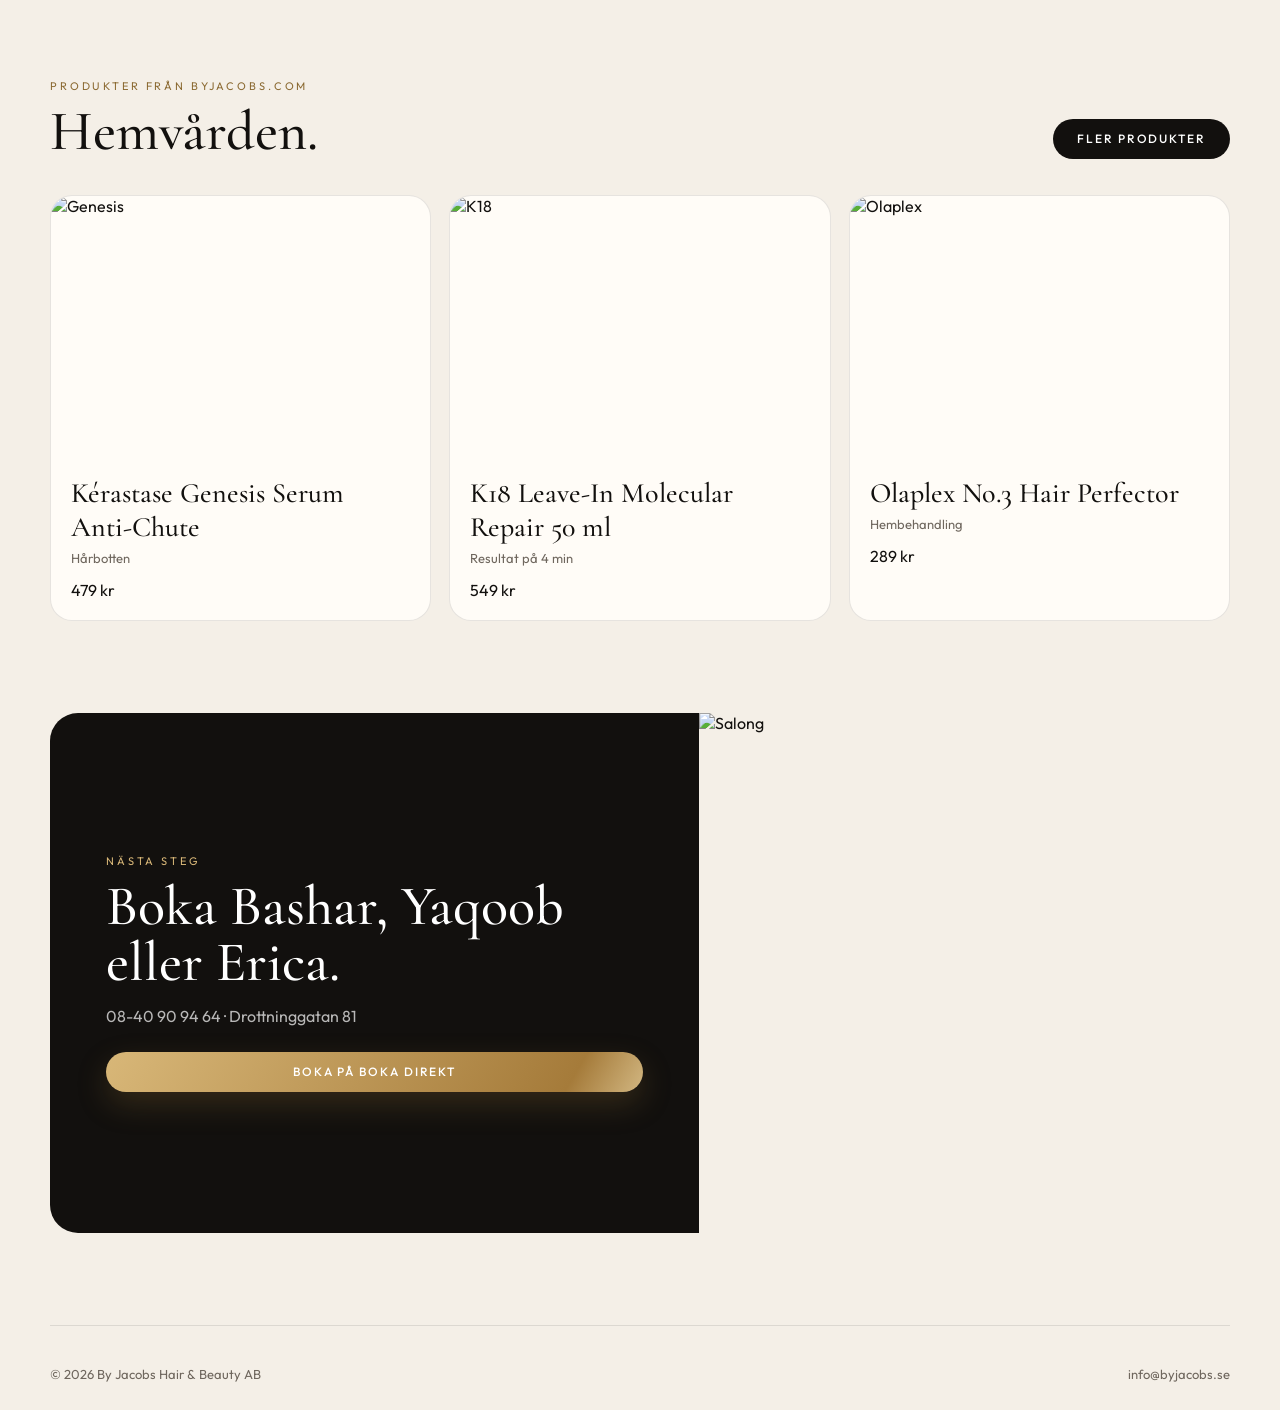
==== commit b6dd0810: "Use live By Jacobs service and product prices" ====
--- a/index.html
+++ b/index.html
@@ -13,11 +13,7 @@
     <div class="nav-in">
       <a class="logo" href="index.html">By Jacobs<small>Stockholm · Sedan 2015</small></a>
       <nav class="links">
-        <a href="index.html">Hem</a>
-        <a href="salon.html">Salong</a>
-        <a href="boka.html">Boka</a>
-        <a href="shop.html">Shop</a>
-        <a href="kontakt.html">Kontakt</a>
+        <a href="index.html">Hem</a><a href="salon.html">Salong</a><a href="boka.html">Boka</a><a href="shop.html">Shop</a><a href="kontakt.html">Kontakt</a>
       </nav>
       <a class="btn btn-gold" href="boka.html">Boka tid</a>
     </div>
@@ -27,40 +23,38 @@
     <div class="hero-copy">
       <p class="eyebrow reveal">Drottninggatan 81 · 4.9 på Bokadirekt</p>
       <h1 class="reveal d1">Vi tar hand om dig.</h1>
-      <p class="reveal d2">Familjesalong i Stockholm med samma pris online som i butik. Tid som räcker. Hår som håller.</p>
+      <p class="reveal d2">Samma pris online och i butik. Fri frakt över 700 kr. Fossilfria leveranser.</p>
       <div class="cta-row reveal d3">
         <a class="btn btn-gold" href="boka.html">Boka tid</a>
         <a class="btn btn-ghost" href="shop.html">Shoppa produkter</a>
       </div>
-      <div class="trust reveal d4">
-        <span>Fri frakt över 700 kr</span><span>Click & Collect</span><span>Klarna</span><span>1 360+ omdömen</span>
-      </div>
+      <div class="trust reveal d4"><span>Fri frakt över 700 kr</span><span>Click & Collect</span><span>Klarna</span><span>Kevin Murphy − upp till 25%</span></div>
     </div>
   </section>
   <div class="marquee"><div class="track">
-    <span>Kérastase</span><span>Olaplex</span><span>K18</span><span>Redken</span><span>Kevin Murphy</span><span>Nioxin</span><span>Living Proof</span>
-    <span>Kérastase</span><span>Olaplex</span><span>K18</span><span>Redken</span><span>Kevin Murphy</span><span>Nioxin</span><span>Living Proof</span>
+    <span>Kérastase</span><span>Olaplex</span><span>K18</span><span>Redken</span><span>Kevin Murphy</span><span>Sebastian</span><span>Shu Uemura</span><span>Nioxin</span><span>Color Wow</span><span>Lernberger Stafsing</span>
+    <span>Kérastase</span><span>Olaplex</span><span>K18</span><span>Redken</span><span>Kevin Murphy</span><span>Sebastian</span><span>Shu Uemura</span><span>Nioxin</span><span>Color Wow</span><span>Lernberger Stafsing</span>
   </div></div>
   <section class="section"><div class="wrap">
     <div class="head"><div><p class="kicker">Tjänster</p><h2>I stolen.</h2></div><a class="btn btn-dark" href="boka.html">Se tider</a></div>
     <div class="grid3">
-      <article class="card"><div class="ph"><img src="https://images.unsplash.com/photo-1560066984-138dadb4c035?auto=format&fit=crop&w=900&q=80" alt="Klippning" /></div><div class="body"><h3>Klippning</h3><p class="meta">Dam · Herr · Barn · från 490 kr</p><a class="btn btn-gold" href="boka.html">Boka</a></div></article>
-      <article class="card"><div class="ph"><img src="https://images.unsplash.com/photo-1522337360788-8b13dee7a37e?auto=format&fit=crop&w=900&q=80" alt="Färg" /></div><div class="body"><h3>Färg & slingor</h3><p class="meta">Bokas via 08-40 90 94 64</p><a class="btn btn-gold" href="kontakt.html">Ring oss</a></div></article>
-      <article class="card"><div class="ph"><img src="https://images.unsplash.com/photo-1516975080664-ed2fc6a32937?auto=format&fit=crop&w=900&q=80" alt="Olaplex" /></div><div class="body"><h3>Olaplex</h3><p class="meta">Reparation · från 890 kr</p><a class="btn btn-gold" href="boka.html">Boka</a></div></article>
+      <article class="card"><div class="ph"><img src="https://images.unsplash.com/photo-1560066984-138dadb4c035?auto=format&fit=crop&w=900&q=80" alt="Klippning" /></div><div class="body"><h3>Klippning</h3><p class="meta">Dam 799 kr · Herr 599 kr · tvätt & fön ingår</p><a class="btn btn-gold" href="boka.html">Boka</a></div></article>
+      <article class="card"><div class="ph"><img src="https://images.unsplash.com/photo-1522337360788-8b13dee7a37e?auto=format&fit=crop&w=900&q=80" alt="Färg" /></div><div class="body"><h3>Färg & slingor</h3><p class="meta">Färg fr. 1 700 kr · slingor fr. 3 400 kr</p><a class="btn btn-gold" href="kontakt.html">Ring oss</a></div></article>
+      <article class="card"><div class="ph"><img src="https://images.unsplash.com/photo-1516975080664-ed2fc6a32937?auto=format&fit=crop&w=900&q=80" alt="Olaplex" /></div><div class="body"><h3>Olaplex-behandling</h3><p class="meta">+ fön 1 249 kr · med färg 599 kr</p><a class="btn btn-gold" href="boka.html">Boka</a></div></article>
     </div>
   </div></section>
   <section class="section" style="padding-top:0"><div class="wrap">
-    <div class="head"><div><p class="kicker">Produkter</p><h2>Hemvården.</h2></div><a class="btn btn-dark" href="shop.html">Alla produkter</a></div>
+    <div class="head"><div><p class="kicker">Produkter från byjacobs.com</p><h2>Hemvården.</h2></div><a class="btn btn-dark" href="shop.html">Fler produkter</a></div>
     <div class="grid3">
-      <article class="card"><div class="ph"><img src="https://images.unsplash.com/photo-1608248543803-ba4f8c70ae0b?auto=format&fit=crop&w=900&q=80" alt="Kerastase" /></div><div class="body"><h3>Kérastase Genesis</h3><p class="meta">Serum mot håravfall</p><p class="price">479 kr</p></div></article>
-      <article class="card"><div class="ph"><img src="https://images.unsplash.com/photo-1556228720-195a672e8a03?auto=format&fit=crop&w=900&q=80" alt="K18" /></div><div class="body"><h3>K18 Leave-In</h3><p class="meta">Molekylär reparation</p><p class="price">549 kr</p></div></article>
-      <article class="card"><div class="ph"><img src="https://images.unsplash.com/photo-1617897903246-719242758050?auto=format&fit=crop&w=900&q=80" alt="Olaplex" /></div><div class="body"><h3>Olaplex No.3</h3><p class="meta">Hair Perfector</p><p class="price">429 kr</p></div></article>
+      <article class="card"><div class="ph"><img src="https://images.unsplash.com/photo-1608248543803-ba4f8c70ae0b?auto=format&fit=crop&w=900&q=80" alt="Genesis" /></div><div class="body"><h3>Kérastase Genesis Serum Anti-Chute</h3><p class="meta">Hårbotten</p><p class="price">479 kr</p></div></article>
+      <article class="card"><div class="ph"><img src="https://images.unsplash.com/photo-1556228720-195a672e8a03?auto=format&fit=crop&w=900&q=80" alt="K18" /></div><div class="body"><h3>K18 Leave-In Molecular Repair 50 ml</h3><p class="meta">Resultat på 4 min</p><p class="price">549 kr</p></div></article>
+      <article class="card"><div class="ph"><img src="https://images.unsplash.com/photo-1617897903246-719242758050?auto=format&fit=crop&w=900&q=80" alt="Olaplex" /></div><div class="body"><h3>Olaplex No.3 Hair Perfector</h3><p class="meta">Hembehandling</p><p class="price">289 kr</p></div></article>
     </div>
   </div></section>
   <section class="section" style="padding-top:0"><div class="wrap banner">
-    <div class="txt"><p class="kicker" style="color:#d8b778">Nästa steg</p><h2>Boka Bashar, Yaqoob eller Erica.</h2><p style="color:rgba(255,255,255,.7);margin:16px 0 26px;max-width:36ch">4.9 i betyg. Centrala Stockholm.</p><a class="btn btn-gold float" href="boka.html">Boka tid nu</a></div>
+    <div class="txt"><p class="kicker" style="color:#d8b778">Nästa steg</p><h2>Boka Bashar, Yaqoob eller Erica.</h2><p style="color:rgba(255,255,255,.7);margin:16px 0 26px">08-40 90 94 64 · Drottninggatan 81</p><a class="btn btn-gold float" href="https://www.bokadirekt.se/places/by-jacobs-41975">Boka på Boka Direkt</a></div>
     <div><img src="https://images.unsplash.com/photo-1560066984-138dadb4c035?auto=format&fit=crop&w=1200&q=80" alt="Salong" /></div>
   </div></section>
-  <footer class="wrap"><span>© 2026 By Jacobs Hair & Beauty AB</span><span>Drottninggatan 81, Stockholm</span></footer>
+  <footer class="wrap"><span>© 2026 By Jacobs Hair & Beauty AB</span><span>info@byjacobs.se</span></footer>
   <script>const nav=document.getElementById("nav");addEventListener("scroll",()=>nav.classList.toggle("scrolled",scrollY>20),{passive:true});</script>
 </body></html>
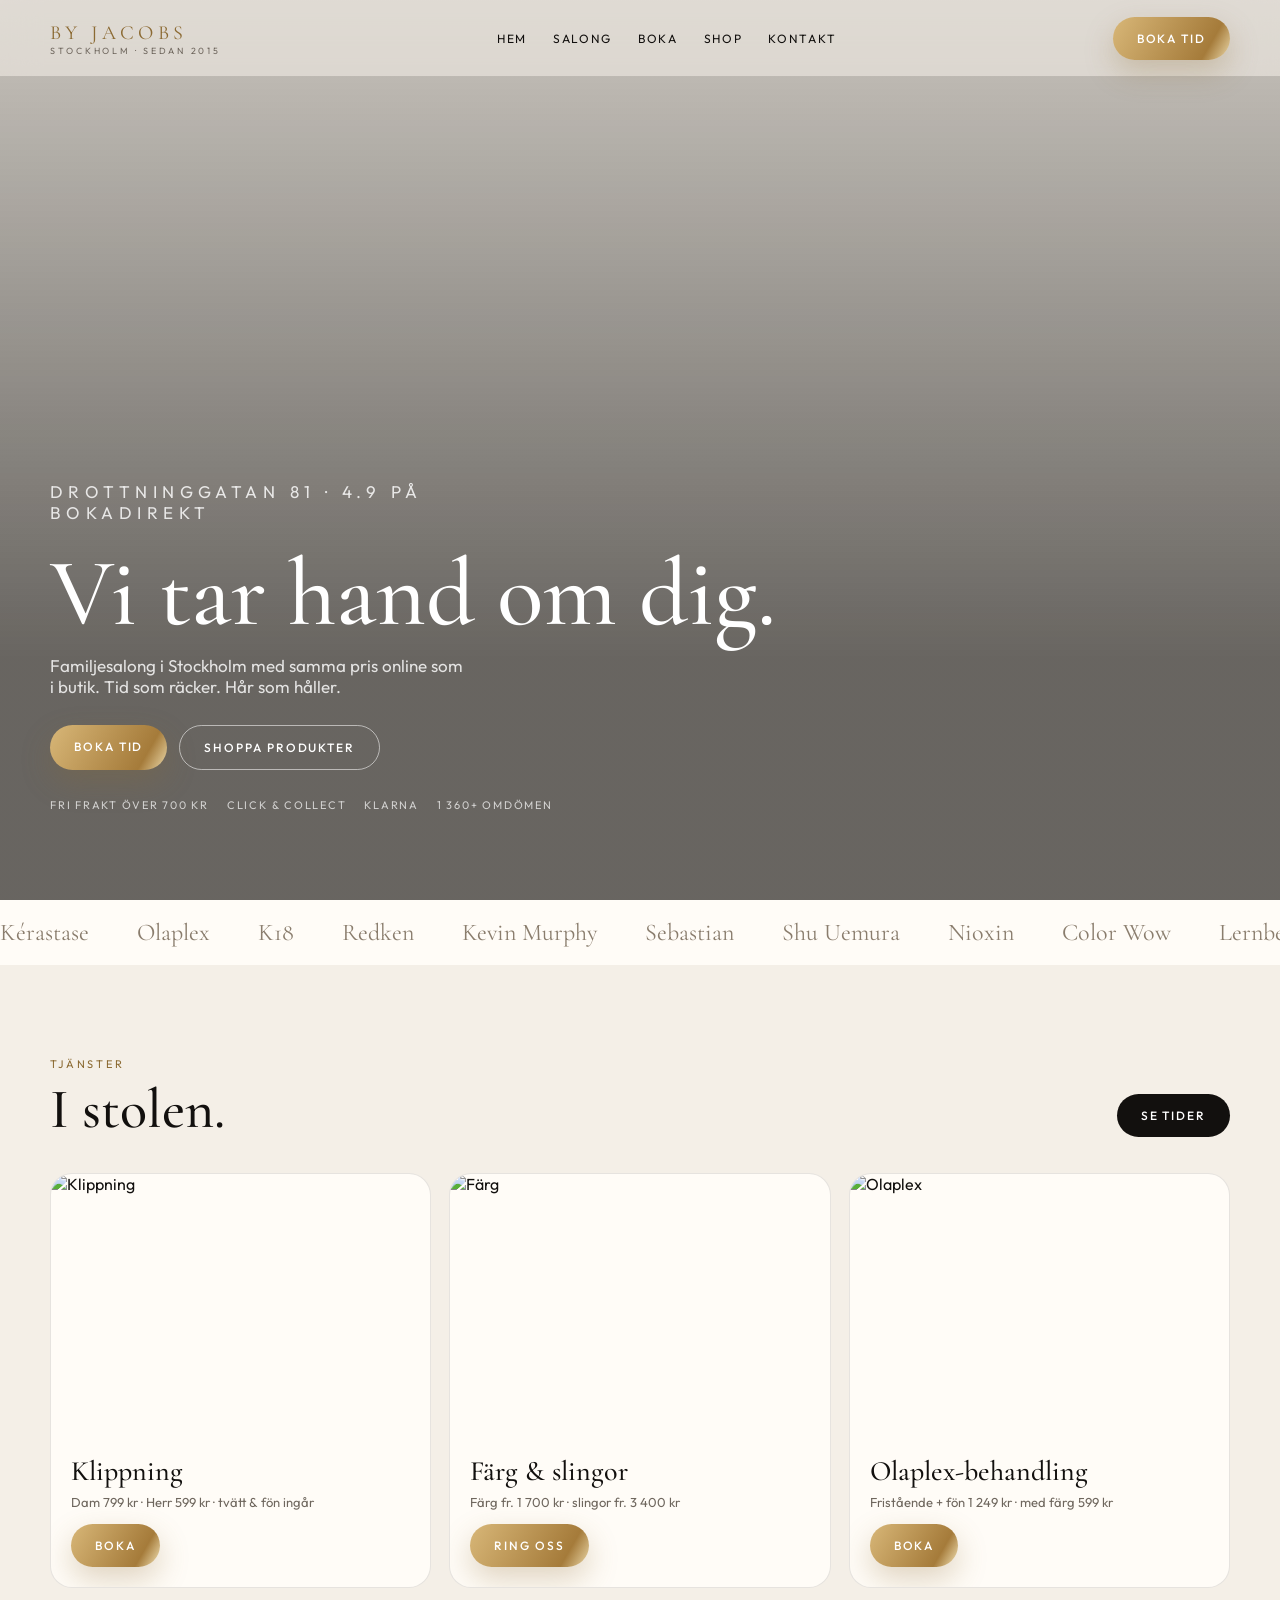
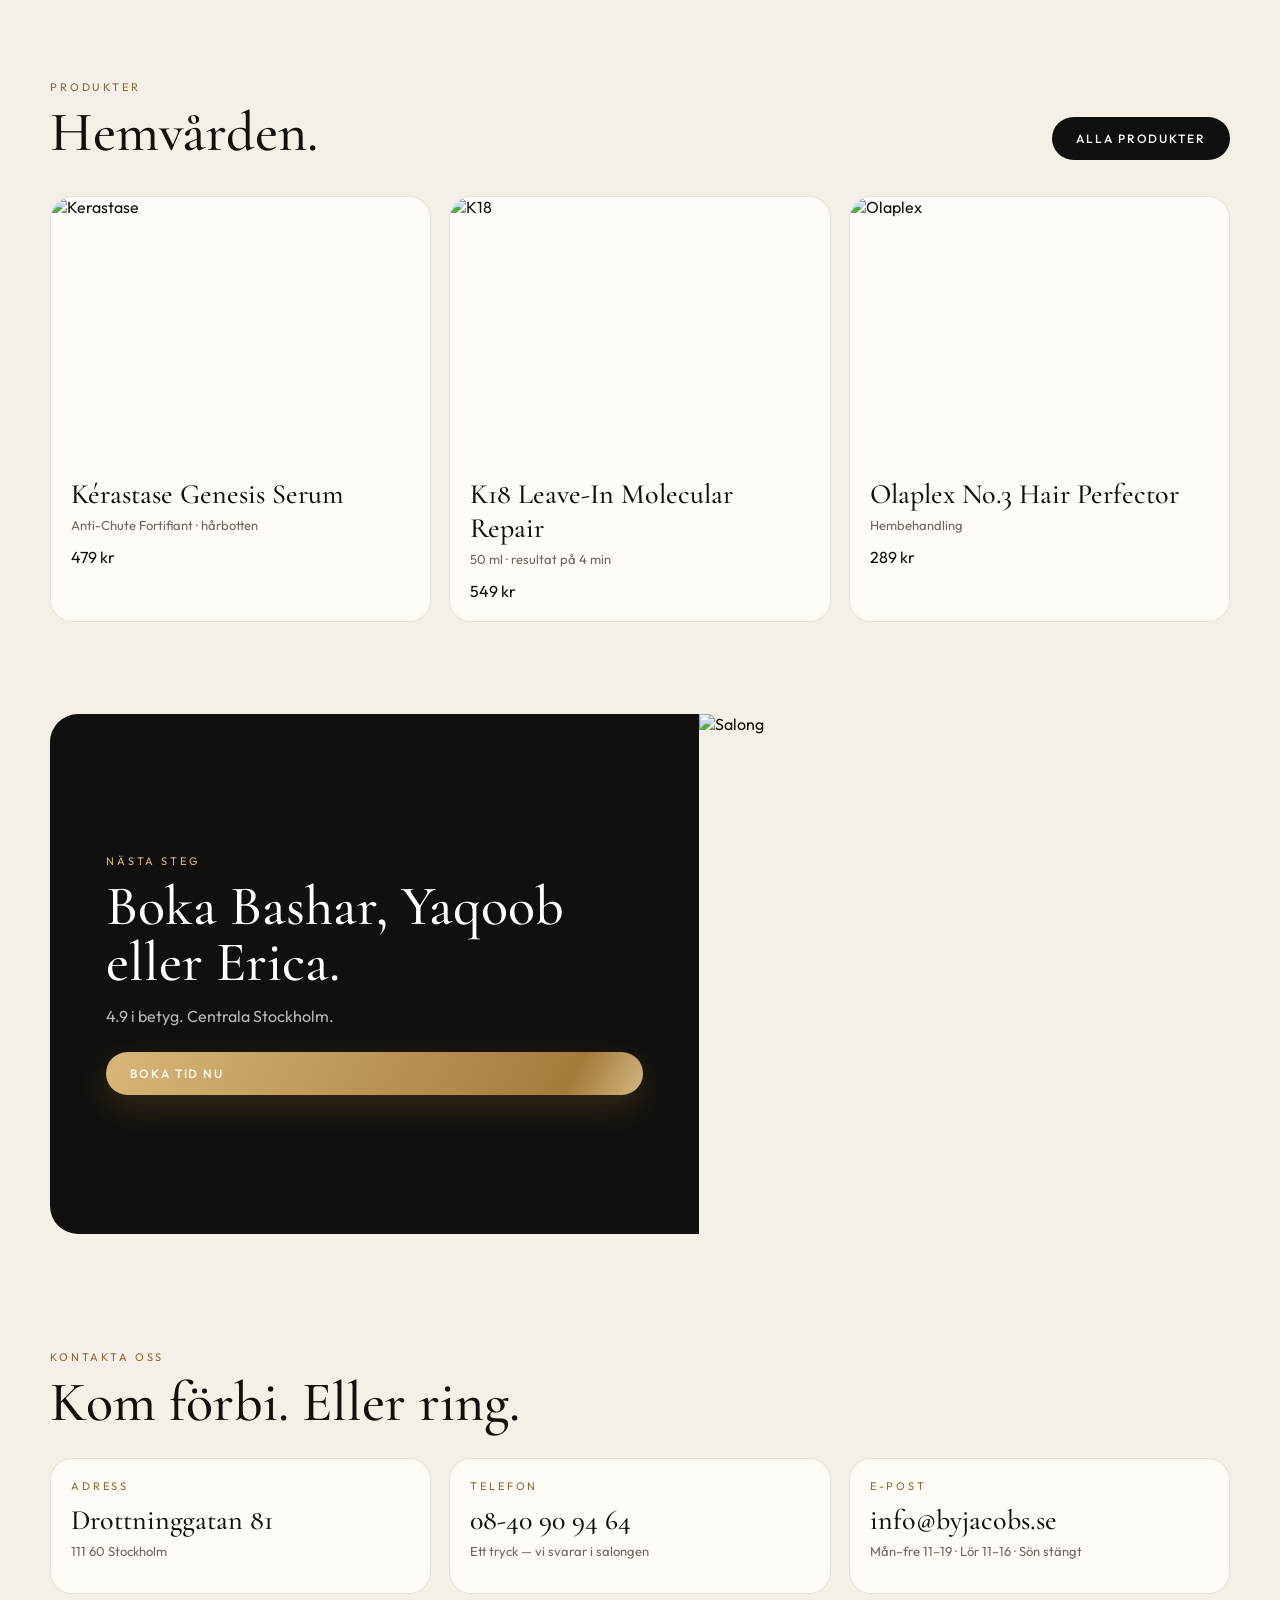
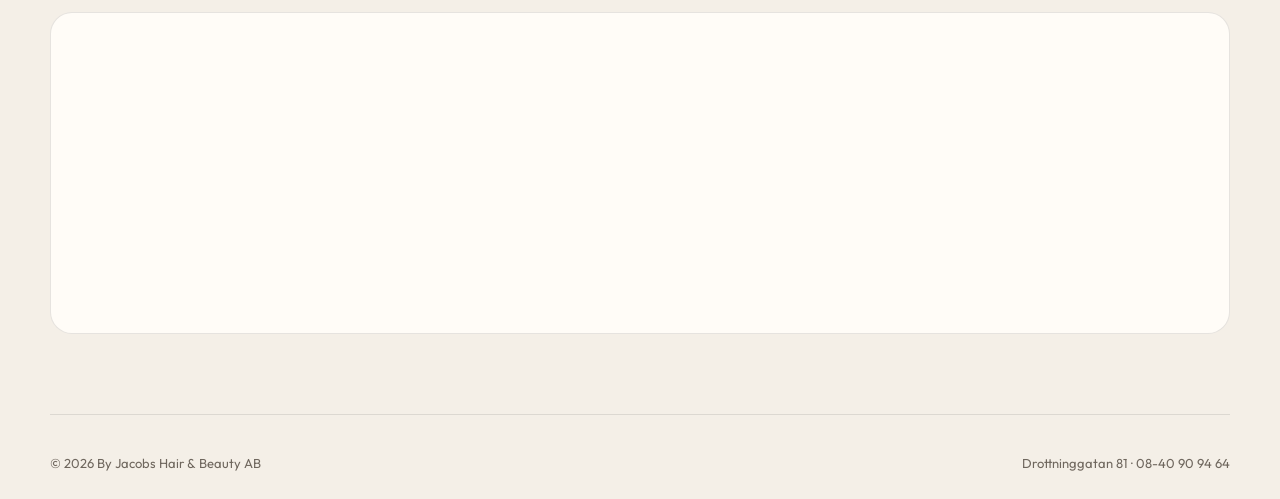
==== commit 75bbcd22: "Restore full homepage and add contact block at the bottom" ====
--- a/index.html
+++ b/index.html
@@ -13,7 +13,11 @@
     <div class="nav-in">
       <a class="logo" href="index.html">By Jacobs<small>Stockholm · Sedan 2015</small></a>
       <nav class="links">
-        <a href="index.html">Hem</a><a href="salon.html">Salong</a><a href="boka.html">Boka</a><a href="shop.html">Shop</a><a href="kontakt.html">Kontakt</a>
+        <a href="index.html">Hem</a>
+        <a href="salon.html">Salong</a>
+        <a href="boka.html">Boka</a>
+        <a href="shop.html">Shop</a>
+        <a href="#kontakt">Kontakt</a>
       </nav>
       <a class="btn btn-gold" href="boka.html">Boka tid</a>
     </div>
@@ -23,12 +27,14 @@
     <div class="hero-copy">
       <p class="eyebrow reveal">Drottninggatan 81 · 4.9 på Bokadirekt</p>
       <h1 class="reveal d1">Vi tar hand om dig.</h1>
-      <p class="reveal d2">Samma pris online och i butik. Fri frakt över 700 kr. Fossilfria leveranser.</p>
+      <p class="reveal d2">Familjesalong i Stockholm med samma pris online som i butik. Tid som räcker. Hår som håller.</p>
       <div class="cta-row reveal d3">
         <a class="btn btn-gold" href="boka.html">Boka tid</a>
         <a class="btn btn-ghost" href="shop.html">Shoppa produkter</a>
       </div>
-      <div class="trust reveal d4"><span>Fri frakt över 700 kr</span><span>Click & Collect</span><span>Klarna</span><span>Kevin Murphy − upp till 25%</span></div>
+      <div class="trust reveal d4">
+        <span>Fri frakt över 700 kr</span><span>Click & Collect</span><span>Klarna</span><span>1 360+ omdömen</span>
+      </div>
     </div>
   </section>
   <div class="marquee"><div class="track">
@@ -39,22 +45,34 @@
     <div class="head"><div><p class="kicker">Tjänster</p><h2>I stolen.</h2></div><a class="btn btn-dark" href="boka.html">Se tider</a></div>
     <div class="grid3">
       <article class="card"><div class="ph"><img src="https://images.unsplash.com/photo-1560066984-138dadb4c035?auto=format&fit=crop&w=900&q=80" alt="Klippning" /></div><div class="body"><h3>Klippning</h3><p class="meta">Dam 799 kr · Herr 599 kr · tvätt & fön ingår</p><a class="btn btn-gold" href="boka.html">Boka</a></div></article>
-      <article class="card"><div class="ph"><img src="https://images.unsplash.com/photo-1522337360788-8b13dee7a37e?auto=format&fit=crop&w=900&q=80" alt="Färg" /></div><div class="body"><h3>Färg & slingor</h3><p class="meta">Färg fr. 1 700 kr · slingor fr. 3 400 kr</p><a class="btn btn-gold" href="kontakt.html">Ring oss</a></div></article>
-      <article class="card"><div class="ph"><img src="https://images.unsplash.com/photo-1516975080664-ed2fc6a32937?auto=format&fit=crop&w=900&q=80" alt="Olaplex" /></div><div class="body"><h3>Olaplex-behandling</h3><p class="meta">+ fön 1 249 kr · med färg 599 kr</p><a class="btn btn-gold" href="boka.html">Boka</a></div></article>
+      <article class="card"><div class="ph"><img src="https://images.unsplash.com/photo-1522337360788-8b13dee7a37e?auto=format&fit=crop&w=900&q=80" alt="Färg" /></div><div class="body"><h3>Färg & slingor</h3><p class="meta">Färg fr. 1 700 kr · slingor fr. 3 400 kr</p><a class="btn btn-gold" href="#kontakt">Ring oss</a></div></article>
+      <article class="card"><div class="ph"><img src="https://images.unsplash.com/photo-1516975080664-ed2fc6a32937?auto=format&fit=crop&w=900&q=80" alt="Olaplex" /></div><div class="body"><h3>Olaplex-behandling</h3><p class="meta">Fristående + fön 1 249 kr · med färg 599 kr</p><a class="btn btn-gold" href="boka.html">Boka</a></div></article>
     </div>
   </div></section>
   <section class="section" style="padding-top:0"><div class="wrap">
-    <div class="head"><div><p class="kicker">Produkter från byjacobs.com</p><h2>Hemvården.</h2></div><a class="btn btn-dark" href="shop.html">Fler produkter</a></div>
+    <div class="head"><div><p class="kicker">Produkter</p><h2>Hemvården.</h2></div><a class="btn btn-dark" href="shop.html">Alla produkter</a></div>
     <div class="grid3">
-      <article class="card"><div class="ph"><img src="https://images.unsplash.com/photo-1608248543803-ba4f8c70ae0b?auto=format&fit=crop&w=900&q=80" alt="Genesis" /></div><div class="body"><h3>Kérastase Genesis Serum Anti-Chute</h3><p class="meta">Hårbotten</p><p class="price">479 kr</p></div></article>
-      <article class="card"><div class="ph"><img src="https://images.unsplash.com/photo-1556228720-195a672e8a03?auto=format&fit=crop&w=900&q=80" alt="K18" /></div><div class="body"><h3>K18 Leave-In Molecular Repair 50 ml</h3><p class="meta">Resultat på 4 min</p><p class="price">549 kr</p></div></article>
+      <article class="card"><div class="ph"><img src="https://images.unsplash.com/photo-1608248543803-ba4f8c70ae0b?auto=format&fit=crop&w=900&q=80" alt="Kerastase" /></div><div class="body"><h3>Kérastase Genesis Serum</h3><p class="meta">Anti-Chute Fortifiant · hårbotten</p><p class="price">479 kr</p></div></article>
+      <article class="card"><div class="ph"><img src="https://images.unsplash.com/photo-1556228720-195a672e8a03?auto=format&fit=crop&w=900&q=80" alt="K18" /></div><div class="body"><h3>K18 Leave-In Molecular Repair</h3><p class="meta">50 ml · resultat på 4 min</p><p class="price">549 kr</p></div></article>
       <article class="card"><div class="ph"><img src="https://images.unsplash.com/photo-1617897903246-719242758050?auto=format&fit=crop&w=900&q=80" alt="Olaplex" /></div><div class="body"><h3>Olaplex No.3 Hair Perfector</h3><p class="meta">Hembehandling</p><p class="price">289 kr</p></div></article>
     </div>
   </div></section>
   <section class="section" style="padding-top:0"><div class="wrap banner">
-    <div class="txt"><p class="kicker" style="color:#d8b778">Nästa steg</p><h2>Boka Bashar, Yaqoob eller Erica.</h2><p style="color:rgba(255,255,255,.7);margin:16px 0 26px">08-40 90 94 64 · Drottninggatan 81</p><a class="btn btn-gold float" href="https://www.bokadirekt.se/places/by-jacobs-41975">Boka på Boka Direkt</a></div>
+    <div class="txt"><p class="kicker" style="color:#d8b778">Nästa steg</p><h2>Boka Bashar, Yaqoob eller Erica.</h2><p style="color:rgba(255,255,255,.7);margin:16px 0 26px;max-width:36ch">4.9 i betyg. Centrala Stockholm.</p><a class="btn btn-gold float" href="boka.html">Boka tid nu</a></div>
     <div><img src="https://images.unsplash.com/photo-1560066984-138dadb4c035?auto=format&fit=crop&w=1200&q=80" alt="Salong" /></div>
   </div></section>
-  <footer class="wrap"><span>© 2026 By Jacobs Hair & Beauty AB</span><span>info@byjacobs.se</span></footer>
+  <section class="contact" id="kontakt"><div class="wrap">
+    <p class="kicker">Kontakta oss</p>
+    <h2>Kom förbi. Eller ring.</h2>
+    <div class="grid3" style="margin-top:28px">
+      <a class="card" href="https://maps.google.com/?q=Drottninggatan+81,+Stockholm" target="_blank" rel="noreferrer"><div class="body"><p class="kicker">Adress</p><h3>Drottninggatan 81</h3><p class="meta">111 60 Stockholm</p></div></a>
+      <a class="card" href="tel:+46840909464"><div class="body"><p class="kicker">Telefon</p><h3>08-40 90 94 64</h3><p class="meta">Ett tryck — vi svarar i salongen</p></div></a>
+      <a class="card" href="mailto:info@byjacobs.se"><div class="body"><p class="kicker">E-post</p><h3>info@byjacobs.se</h3><p class="meta">Mån–fre 11–19 · Lör 11–16 · Sön stängt</p></div></a>
+    </div>
+    <div class="card" style="margin-top:18px;overflow:hidden">
+      <iframe title="Karta By Jacobs" src="https://maps.google.com/maps?q=Drottninggatan%2081%20Stockholm&t=&z=16&ie=UTF8&iwloc=&output=embed" style="width:100%;height:320px;border:0;display:block" loading="lazy"></iframe>
+    </div>
+  </div></section>
+  <footer class="wrap"><span>© 2026 By Jacobs Hair & Beauty AB</span><span>Drottninggatan 81 · 08-40 90 94 64</span></footer>
   <script>const nav=document.getElementById("nav");addEventListener("scroll",()=>nav.classList.toggle("scrolled",scrollY>20),{passive:true});</script>
 </body></html>
--- a/css/styles.css
+++ b/css/styles.css
@@ -1,46 +1 @@
-:root{--ivory:#F4EFE7;--paper:#FFFcf7;--ink:#12100E;--mute:#6F675E;--gold:#C4A36A;--gold2:#8B6A32;--line:rgba(18,16,14,.1)}
-*{box-sizing:border-box;margin:0;padding:0}html{scroll-behavior:smooth}
-body{font-family:Outfit,system-ui,sans-serif;background:var(--ivory);color:var(--ink);overflow-x:hidden}
-a{color:inherit;text-decoration:none}img{display:block;width:100%;height:100%;object-fit:cover}
-.wrap{width:min(1180px,calc(100% - 36px));margin-inline:auto}
-.nav{position:fixed;inset:0 0 auto;z-index:40;height:76px;display:flex;align-items:center;background:rgba(244,239,231,.55);backdrop-filter:blur(18px);border-bottom:1px solid transparent;transition:.4s ease}
-.nav.scrolled{background:rgba(244,239,231,.92);border-bottom-color:var(--line)}
-.nav-in{width:min(1180px,calc(100% - 36px));margin:auto;display:flex;align-items:center;justify-content:space-between}
-.logo{font-family:"Cormorant Garamond",serif;letter-spacing:.22em;text-transform:uppercase;color:var(--gold2);font-size:20px}
-.logo small{display:block;font-family:Outfit,sans-serif;font-size:9px;letter-spacing:.3em;color:var(--mute);text-align:center}
-.links{display:flex;gap:26px;font-size:12px;letter-spacing:.14em;text-transform:uppercase;color:#3b352f}
-.links a{position:relative}.links a::after{content:"";position:absolute;left:0;bottom:-6px;height:1px;width:0;background:var(--gold2);transition:.35s ease}.links a:hover::after{width:100%}
-.btn{display:inline-flex;align-items:center;justify-content:center;padding:14px 24px;border-radius:999px;border:0;cursor:pointer;font:500 12px/1 Outfit,sans-serif;letter-spacing:.16em;text-transform:uppercase;transition:transform .35s cubic-bezier(.2,.8,.2,1)}
-.btn-gold{color:#fff;background:linear-gradient(120deg,#d8b778,#a57b3a 40%,#ead7a8 50%,#a57b3a 60%,#8b6a32);background-size:220% 100%;animation:shimmer 4.5s linear infinite;box-shadow:0 12px 30px rgba(139,106,50,.28)}
-.btn-ghost{background:transparent;color:#fff;border:1px solid rgba(255,255,255,.55)}
-.btn-dark{background:var(--ink);color:#fff}.btn:hover{transform:translateY(-2px) scale(1.02)}
-@keyframes shimmer{to{background-position:220% 0}}
-.hero{min-height:100svh;position:relative;display:grid;place-items:end start;color:#fff;overflow:hidden}
-.hero-bg{position:absolute;inset:-8%;background:linear-gradient(180deg,rgba(18,16,14,.15),rgba(18,16,14,.62) 70%),url("https://images.unsplash.com/photo-1522337360788-8b13dee7a37e?auto=format&fit=crop&w=2000&q=80") center/cover;animation:ken 22s ease-in-out infinite alternate}
-@keyframes ken{from{transform:scale(1)}to{transform:scale(1.08)}}
-.hero-copy{position:relative;z-index:2;padding:0 0 88px;width:min(1180px,calc(100% - 36px));margin-inline:auto}
-.eyebrow{font-size:11px;letter-spacing:.32em;text-transform:uppercase;color:#e6d3aa;margin-bottom:16px}
-.hero h1{font-family:"Cormorant Garamond",serif;font-weight:500;font-size:clamp(48px,8vw,96px);line-height:.9;max-width:10ch}
-.hero p{max-width:38ch;margin:18px 0 28px;color:rgba(255,255,255,.82);font-size:17px}
-.cta-row{display:flex;gap:12px;flex-wrap:wrap}
-.trust{margin-top:28px;display:flex;gap:18px;flex-wrap:wrap;font-size:11px;letter-spacing:.16em;text-transform:uppercase;color:rgba(255,255,255,.7)}
-.reveal{opacity:0;transform:translateY(28px);animation:up .9s cubic-bezier(.2,.7,.2,1) forwards}
-.d1{animation-delay:.1s}.d2{animation-delay:.25s}.d3{animation-delay:.4s}.d4{animation-delay:.55s}
-@keyframes up{to{opacity:1;transform:none}}
-.section{padding:92px 0}.kicker{font-size:11px;letter-spacing:.26em;text-transform:uppercase;color:var(--gold2);margin-bottom:10px}
-h2{font-family:"Cormorant Garamond",serif;font-weight:500;font-size:clamp(32px,5vw,56px);line-height:1}
-.head{display:flex;justify-content:space-between;align-items:end;gap:20px;margin-bottom:36px}
-.grid3{display:grid;grid-template-columns:repeat(3,1fr);gap:18px}
-.card{background:var(--paper);border-radius:22px;overflow:hidden;border:1px solid var(--line);transition:transform .5s cubic-bezier(.2,.8,.2,1),box-shadow .5s}
-.card:hover{transform:translateY(-8px);box-shadow:0 24px 50px rgba(18,16,14,.12)}
-.card .ph{height:260px;overflow:hidden}.card .ph img{transition:transform 1s ease}.card:hover .ph img{transform:scale(1.08)}
-.card .body{padding:20px}.card h3{font-family:"Cormorant Garamond",serif;font-size:28px;font-weight:500}
-.meta{color:var(--mute);font-size:13px;margin:6px 0 14px}
-.marquee{overflow:hidden;border-block:1px solid var(--line);padding:18px 0;background:var(--paper)}
-.track{display:flex;gap:48px;width:max-content;animation:slide 22s linear infinite;font-family:"Cormorant Garamond",serif;font-size:24px;color:#8a7d6d}
-@keyframes slide{to{transform:translateX(-50%)}}
-.banner{display:grid;grid-template-columns:1.1fr .9fr;min-height:520px;border-radius:28px;overflow:hidden}
-.banner .txt{background:var(--ink);color:#fff;padding:56px;display:grid;align-content:center}.banner h2{color:#fff}
-.float{animation:float 6s ease-in-out infinite}@keyframes float{50%{transform:translateY(-10px)}}
-footer{padding:40px 0 28px;color:var(--mute);font-size:13px;border-top:1px solid var(--line);display:flex;justify-content:space-between}
-@media(max-width:860px){.links{display:none}.grid3,.banner{grid-template-columns:1fr}.hero{min-height:92svh}}
+:root{--ivory:#F4EFE7;--paper:#FFFcf7;--ink:#12100E;--mute:#6F675E;--gold:#C4A36A;--gold2:#8B6A32;--line:rgba(18,16,14,.1)}*{box-sizing:border-box;margin:0;padding:0}html{scroll-behavior:smooth}body{font-family:Outfit,system-ui,sans-serif;background:var(--ivory);color:var(--ink);overflow-x:hidden}a{color:inherit;text-decoration:none}img{display:block;width:100%;height:100%;object-fit:cover}.wrap{width:min(1180px,calc(100% - 36px));margin-inline:auto}.nav{position:fixed;inset:0 0 auto;z-index:40;height:76px;display:flex;align-items:center;background:rgba(244,239,231,.55);backdrop-filter:blur(18px);transition:.4s ease}.nav.scrolled{background:rgba(244,239,231,.92)}.nav-in{width:min(1180px,calc(100% - 36px));margin:auto;display:flex;align-items:center;justify-content:space-between}.logo{font-family:"Cormorant Garamond",serif;letter-spacing:.22em;text-transform:uppercase;color:var(--gold2);font-size:20px}.logo small{display:block;font-family:Outfit,sans-serif;font-size:9px;letter-spacing:.3em;color:var(--mute);text-align:center}.links{display:flex;gap:26px;font-size:12px;letter-spacing:.14em;text-transform:uppercase}.links a{position:relative}.btn{display:inline-flex;padding:14px 24px;border-radius:999px;border:0;font:500 12px Outfit,sans-serif;letter-spacing:.16em;text-transform:uppercase;transition:transform .35s}.btn-gold{color:#fff;background:linear-gradient(120deg,#d8b778,#a57b3a 40%,#ead7a8 50%,#a57b3a 60%,#8b6a32);background-size:220% 100%;animation:shimmer 4.5s linear infinite;box-shadow:0 12px 30px rgba(139,106,50,.28)}.btn-ghost{background:transparent;color:#fff;border:1px solid rgba(255,255,255,.55)}.btn-dark{background:var(--ink);color:#fff}.btn:hover{transform:translateY(-2px) scale(1.02)}@keyframes shimmer{to{background-position:220% 0}}.hero{min-height:100svh;position:relative;display:grid;place-items:end start;color:#fff;overflow:hidden}.hero-bg{position:absolute;inset:-8%;background:linear-gradient(180deg,rgba(18,16,14,.15),rgba(18,16,14,.62) 70%),url("https://images.unsplash.com/photo-1522337360788-8b13dee7a37e?auto=format&fit=crop&w=2000&q=80") center/cover;animation:ken 22s ease-in-out infinite alternate}@keyframes ken{from{transform:scale(1)}to{transform:scale(1.08)}}.hero-copy{position:relative;z-index:2;padding:0 0 88px;width:min(1180px,calc(100% - 36px));margin-inline:auto}.eyebrow{font-size:11px;letter-spacing:.32em;text-transform:uppercase;color:#e6d3aa;margin-bottom:16px}.hero h1{font-family:"Cormorant Garamond",serif;font-weight:500;font-size:clamp(48px,8vw,96px);line-height:.9}.hero p{max-width:38ch;margin:18px 0 28px;color:rgba(255,255,255,.82);font-size:17px}.cta-row{display:flex;gap:12px;flex-wrap:wrap}.trust{margin-top:28px;display:flex;gap:18px;flex-wrap:wrap;font-size:11px;letter-spacing:.16em;text-transform:uppercase;color:rgba(255,255,255,.7)}.reveal{opacity:0;transform:translateY(28px);animation:up .9s forwards}.d1{animation-delay:.1s}.d2{animation-delay:.25s}.d3{animation-delay:.4s}.d4{animation-delay:.55s}@keyframes up{to{opacity:1;transform:none}}.section{padding:92px 0}.kicker{font-size:11px;letter-spacing:.26em;text-transform:uppercase;color:var(--gold2);margin-bottom:10px}h2{font-family:"Cormorant Garamond",serif;font-weight:500;font-size:clamp(32px,5vw,56px);line-height:1}.head{display:flex;justify-content:space-between;align-items:end;gap:20px;margin-bottom:36px}.grid3{display:grid;grid-template-columns:repeat(3,1fr);gap:18px}.card{background:var(--paper);border-radius:22px;overflow:hidden;border:1px solid var(--line);transition:transform .5s}.card:hover{transform:translateY(-8px)}.card .ph{height:260px;overflow:hidden}.card .ph img{transition:transform 1s}.card:hover .ph img{transform:scale(1.08)}.card .body{padding:20px}.card h3{font-family:"Cormorant Garamond",serif;font-size:28px;font-weight:500}.meta{color:var(--mute);font-size:13px;margin:6px 0 14px}.marquee{overflow:hidden;padding:18px 0;background:var(--paper)}.track{display:flex;gap:48px;width:max-content;animation:slide 22s linear infinite;font-family:"Cormorant Garamond",serif;font-size:24px;color:#8a7d6d}@keyframes slide{to{transform:translateX(-50%)}}.banner{display:grid;grid-template-columns:1.1fr .9fr;min-height:520px;border-radius:28px;overflow:hidden}.banner .txt{background:var(--ink);color:#fff;padding:56px;display:grid;align-content:center}.banner h2{color:#fff}.float{animation:float 6s ease-in-out infinite}@keyframes float{50%{transform:translateY(-10px)}}.contact{padding:24px 0 80px}footer{padding:40px 0 28px;color:var(--mute);font-size:13px;border-top:1px solid var(--line);display:flex;justify-content:space-between}@media(max-width:860px){.links{display:none}.grid3,.banner{grid-template-columns:1fr}.hero{min-height:92svh}}
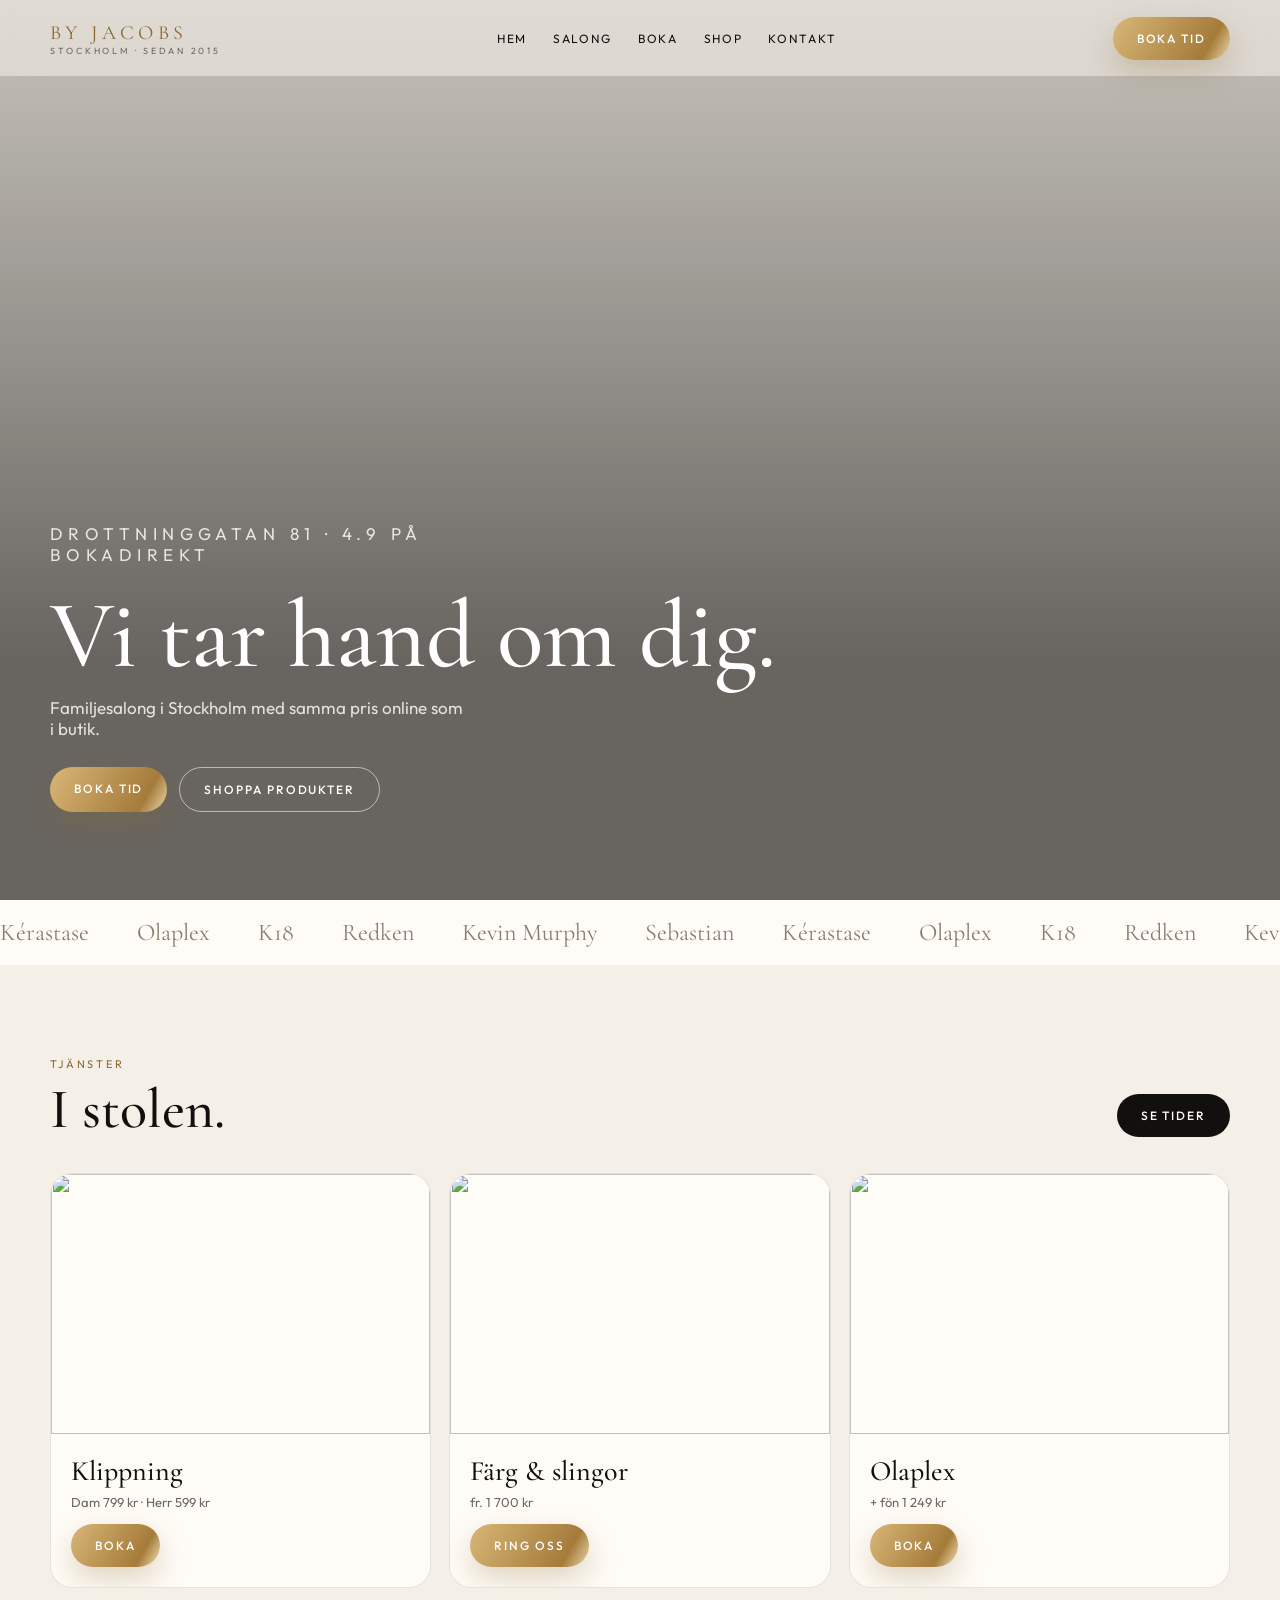
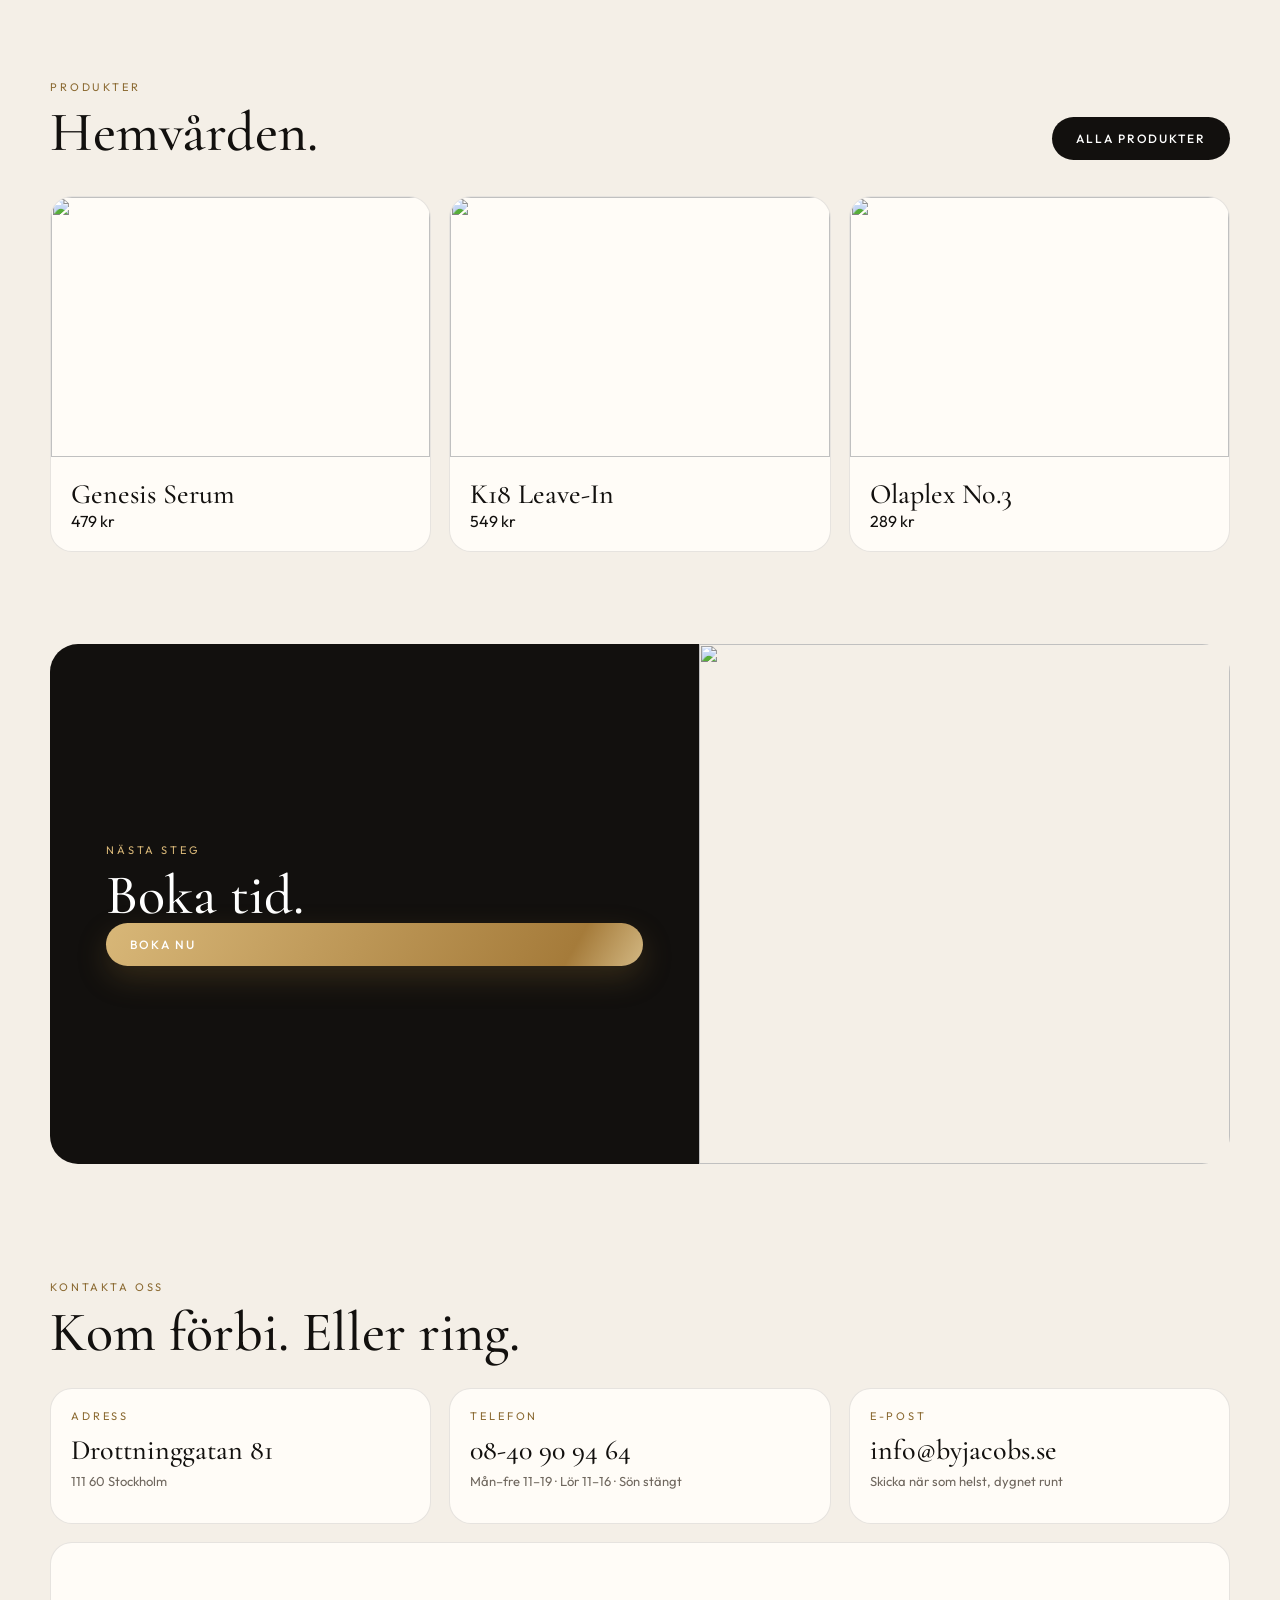
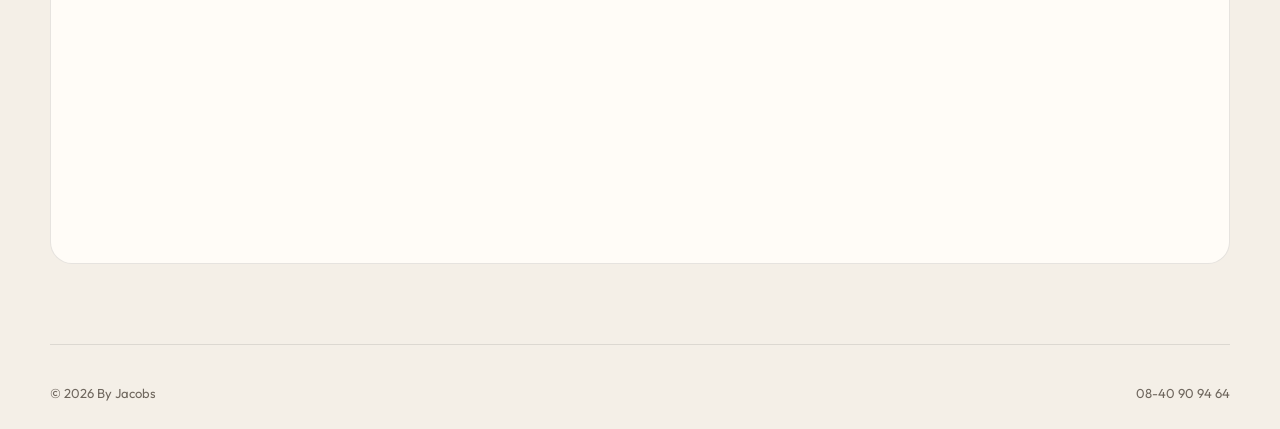
==== commit 09955cb7: "Move opening hours to phone card" ====
--- a/index.html
+++ b/index.html
@@ -3,8 +3,7 @@
 <head>
   <meta charset="UTF-8" />
   <meta name="viewport" content="width=device-width, initial-scale=1" />
-  <title>By Jacobs — Salong & Professionell Hårvård</title>
-  <link rel="preconnect" href="https://fonts.googleapis.com" />
+  <title>By Jacobs</title>
   <link href="https://fonts.googleapis.com/css2?family=Cormorant+Garamond:wght@500;600&family=Outfit:wght@400;500&display=swap" rel="stylesheet" />
   <link rel="stylesheet" href="css/styles.css" />
 </head>
@@ -12,67 +11,48 @@
   <header class="nav" id="nav">
     <div class="nav-in">
       <a class="logo" href="index.html">By Jacobs<small>Stockholm · Sedan 2015</small></a>
-      <nav class="links">
-        <a href="index.html">Hem</a>
-        <a href="salon.html">Salong</a>
-        <a href="boka.html">Boka</a>
-        <a href="shop.html">Shop</a>
-        <a href="#kontakt">Kontakt</a>
-      </nav>
+      <nav class="links"><a href="index.html">Hem</a><a href="salon.html">Salong</a><a href="boka.html">Boka</a><a href="shop.html">Shop</a><a href="#kontakt">Kontakt</a></nav>
       <a class="btn btn-gold" href="boka.html">Boka tid</a>
     </div>
   </header>
-  <section class="hero">
-    <div class="hero-bg"></div>
+  <section class="hero"><div class="hero-bg"></div>
     <div class="hero-copy">
       <p class="eyebrow reveal">Drottninggatan 81 · 4.9 på Bokadirekt</p>
       <h1 class="reveal d1">Vi tar hand om dig.</h1>
-      <p class="reveal d2">Familjesalong i Stockholm med samma pris online som i butik. Tid som räcker. Hår som håller.</p>
-      <div class="cta-row reveal d3">
-        <a class="btn btn-gold" href="boka.html">Boka tid</a>
-        <a class="btn btn-ghost" href="shop.html">Shoppa produkter</a>
-      </div>
-      <div class="trust reveal d4">
-        <span>Fri frakt över 700 kr</span><span>Click & Collect</span><span>Klarna</span><span>1 360+ omdömen</span>
-      </div>
+      <p class="reveal d2">Familjesalong i Stockholm med samma pris online som i butik.</p>
+      <div class="cta-row reveal d3"><a class="btn btn-gold" href="boka.html">Boka tid</a><a class="btn btn-ghost" href="shop.html">Shoppa produkter</a></div>
     </div>
   </section>
-  <div class="marquee"><div class="track">
-    <span>Kérastase</span><span>Olaplex</span><span>K18</span><span>Redken</span><span>Kevin Murphy</span><span>Sebastian</span><span>Shu Uemura</span><span>Nioxin</span><span>Color Wow</span><span>Lernberger Stafsing</span>
-    <span>Kérastase</span><span>Olaplex</span><span>K18</span><span>Redken</span><span>Kevin Murphy</span><span>Sebastian</span><span>Shu Uemura</span><span>Nioxin</span><span>Color Wow</span><span>Lernberger Stafsing</span>
-  </div></div>
+  <div class="marquee"><div class="track"><span>Kérastase</span><span>Olaplex</span><span>K18</span><span>Redken</span><span>Kevin Murphy</span><span>Sebastian</span><span>Kérastase</span><span>Olaplex</span><span>K18</span><span>Redken</span><span>Kevin Murphy</span><span>Sebastian</span></div></div>
   <section class="section"><div class="wrap">
     <div class="head"><div><p class="kicker">Tjänster</p><h2>I stolen.</h2></div><a class="btn btn-dark" href="boka.html">Se tider</a></div>
     <div class="grid3">
-      <article class="card"><div class="ph"><img src="https://images.unsplash.com/photo-1560066984-138dadb4c035?auto=format&fit=crop&w=900&q=80" alt="Klippning" /></div><div class="body"><h3>Klippning</h3><p class="meta">Dam 799 kr · Herr 599 kr · tvätt & fön ingår</p><a class="btn btn-gold" href="boka.html">Boka</a></div></article>
-      <article class="card"><div class="ph"><img src="https://images.unsplash.com/photo-1522337360788-8b13dee7a37e?auto=format&fit=crop&w=900&q=80" alt="Färg" /></div><div class="body"><h3>Färg & slingor</h3><p class="meta">Färg fr. 1 700 kr · slingor fr. 3 400 kr</p><a class="btn btn-gold" href="#kontakt">Ring oss</a></div></article>
-      <article class="card"><div class="ph"><img src="https://images.unsplash.com/photo-1516975080664-ed2fc6a32937?auto=format&fit=crop&w=900&q=80" alt="Olaplex" /></div><div class="body"><h3>Olaplex-behandling</h3><p class="meta">Fristående + fön 1 249 kr · med färg 599 kr</p><a class="btn btn-gold" href="boka.html">Boka</a></div></article>
+      <article class="card"><div class="ph"><img src="https://images.unsplash.com/photo-1560066984-138dadb4c035?auto=format&fit=crop&w=900&q=80" alt=""></div><div class="body"><h3>Klippning</h3><p class="meta">Dam 799 kr · Herr 599 kr</p><a class="btn btn-gold" href="boka.html">Boka</a></div></article>
+      <article class="card"><div class="ph"><img src="https://images.unsplash.com/photo-1522337360788-8b13dee7a37e?auto=format&fit=crop&w=900&q=80" alt=""></div><div class="body"><h3>Färg & slingor</h3><p class="meta">fr. 1 700 kr</p><a class="btn btn-gold" href="#kontakt">Ring oss</a></div></article>
+      <article class="card"><div class="ph"><img src="https://images.unsplash.com/photo-1516975080664-ed2fc6a32937?auto=format&fit=crop&w=900&q=80" alt=""></div><div class="body"><h3>Olaplex</h3><p class="meta">+ fön 1 249 kr</p><a class="btn btn-gold" href="boka.html">Boka</a></div></article>
     </div>
   </div></section>
   <section class="section" style="padding-top:0"><div class="wrap">
     <div class="head"><div><p class="kicker">Produkter</p><h2>Hemvården.</h2></div><a class="btn btn-dark" href="shop.html">Alla produkter</a></div>
     <div class="grid3">
-      <article class="card"><div class="ph"><img src="https://images.unsplash.com/photo-1608248543803-ba4f8c70ae0b?auto=format&fit=crop&w=900&q=80" alt="Kerastase" /></div><div class="body"><h3>Kérastase Genesis Serum</h3><p class="meta">Anti-Chute Fortifiant · hårbotten</p><p class="price">479 kr</p></div></article>
-      <article class="card"><div class="ph"><img src="https://images.unsplash.com/photo-1556228720-195a672e8a03?auto=format&fit=crop&w=900&q=80" alt="K18" /></div><div class="body"><h3>K18 Leave-In Molecular Repair</h3><p class="meta">50 ml · resultat på 4 min</p><p class="price">549 kr</p></div></article>
-      <article class="card"><div class="ph"><img src="https://images.unsplash.com/photo-1617897903246-719242758050?auto=format&fit=crop&w=900&q=80" alt="Olaplex" /></div><div class="body"><h3>Olaplex No.3 Hair Perfector</h3><p class="meta">Hembehandling</p><p class="price">289 kr</p></div></article>
+      <article class="card"><div class="ph"><img src="https://images.unsplash.com/photo-1608248543803-ba4f8c70ae0b?auto=format&fit=crop&w=900&q=80" alt=""></div><div class="body"><h3>Genesis Serum</h3><p class="price">479 kr</p></div></article>
+      <article class="card"><div class="ph"><img src="https://images.unsplash.com/photo-1556228720-195a672e8a03?auto=format&fit=crop&w=900&q=80" alt=""></div><div class="body"><h3>K18 Leave-In</h3><p class="price">549 kr</p></div></article>
+      <article class="card"><div class="ph"><img src="https://images.unsplash.com/photo-1617897903246-719242758050?auto=format&fit=crop&w=900&q=80" alt=""></div><div class="body"><h3>Olaplex No.3</h3><p class="price">289 kr</p></div></article>
     </div>
   </div></section>
   <section class="section" style="padding-top:0"><div class="wrap banner">
-    <div class="txt"><p class="kicker" style="color:#d8b778">Nästa steg</p><h2>Boka Bashar, Yaqoob eller Erica.</h2><p style="color:rgba(255,255,255,.7);margin:16px 0 26px;max-width:36ch">4.9 i betyg. Centrala Stockholm.</p><a class="btn btn-gold float" href="boka.html">Boka tid nu</a></div>
-    <div><img src="https://images.unsplash.com/photo-1560066984-138dadb4c035?auto=format&fit=crop&w=1200&q=80" alt="Salong" /></div>
+    <div class="txt"><p class="kicker" style="color:#d8b778">Nästa steg</p><h2>Boka tid.</h2><a class="btn btn-gold float" href="boka.html">Boka nu</a></div>
+    <div><img src="https://images.unsplash.com/photo-1560066984-138dadb4c035?auto=format&fit=crop&w=1200&q=80" alt=""></div>
   </div></section>
   <section class="contact" id="kontakt"><div class="wrap">
-    <p class="kicker">Kontakta oss</p>
-    <h2>Kom förbi. Eller ring.</h2>
+    <p class="kicker">Kontakta oss</p><h2>Kom förbi. Eller ring.</h2>
     <div class="grid3" style="margin-top:28px">
-      <a class="card" href="https://maps.google.com/?q=Drottninggatan+81,+Stockholm" target="_blank" rel="noreferrer"><div class="body"><p class="kicker">Adress</p><h3>Drottninggatan 81</h3><p class="meta">111 60 Stockholm</p></div></a>
-      <a class="card" href="tel:+46840909464"><div class="body"><p class="kicker">Telefon</p><h3>08-40 90 94 64</h3><p class="meta">Ett tryck — vi svarar i salongen</p></div></a>
-      <a class="card" href="mailto:info@byjacobs.se"><div class="body"><p class="kicker">E-post</p><h3>info@byjacobs.se</h3><p class="meta">Mån–fre 11–19 · Lör 11–16 · Sön stängt</p></div></a>
+      <a class="card" href="https://maps.google.com/?q=Drottninggatan+81,+Stockholm"><div class="body"><p class="kicker">Adress</p><h3>Drottninggatan 81</h3><p class="meta">111 60 Stockholm</p></div></a>
+      <a class="card" href="tel:+46840909464"><div class="body"><p class="kicker">Telefon</p><h3>08-40 90 94 64</h3><p class="meta">Mån–fre 11–19 · Lör 11–16 · Sön stängt</p></div></a>
+      <a class="card" href="mailto:info@byjacobs.se"><div class="body"><p class="kicker">E-post</p><h3>info@byjacobs.se</h3><p class="meta">Skicka när som helst, dygnet runt</p></div></a>
     </div>
-    <div class="card" style="margin-top:18px;overflow:hidden">
-      <iframe title="Karta By Jacobs" src="https://maps.google.com/maps?q=Drottninggatan%2081%20Stockholm&t=&z=16&ie=UTF8&iwloc=&output=embed" style="width:100%;height:320px;border:0;display:block" loading="lazy"></iframe>
-    </div>
+    <div class="card" style="margin-top:18px;overflow:hidden"><iframe title="Karta" src="https://maps.google.com/maps?q=Drottninggatan%2081%20Stockholm&t=&z=16&ie=UTF8&iwloc=&output=embed" style="width:100%;height:320px;border:0;display:block"></iframe></div>
   </div></section>
-  <footer class="wrap"><span>© 2026 By Jacobs Hair & Beauty AB</span><span>Drottninggatan 81 · 08-40 90 94 64</span></footer>
-  <script>const nav=document.getElementById("nav");addEventListener("scroll",()=>nav.classList.toggle("scrolled",scrollY>20),{passive:true});</script>
+  <footer class="wrap"><span>© 2026 By Jacobs</span><span>08-40 90 94 64</span></footer>
+  <script>const nav=document.getElementById('nav');addEventListener('scroll',()=>nav.classList.toggle('scrolled',scrollY>20),{passive:true})</script>
 </body></html>
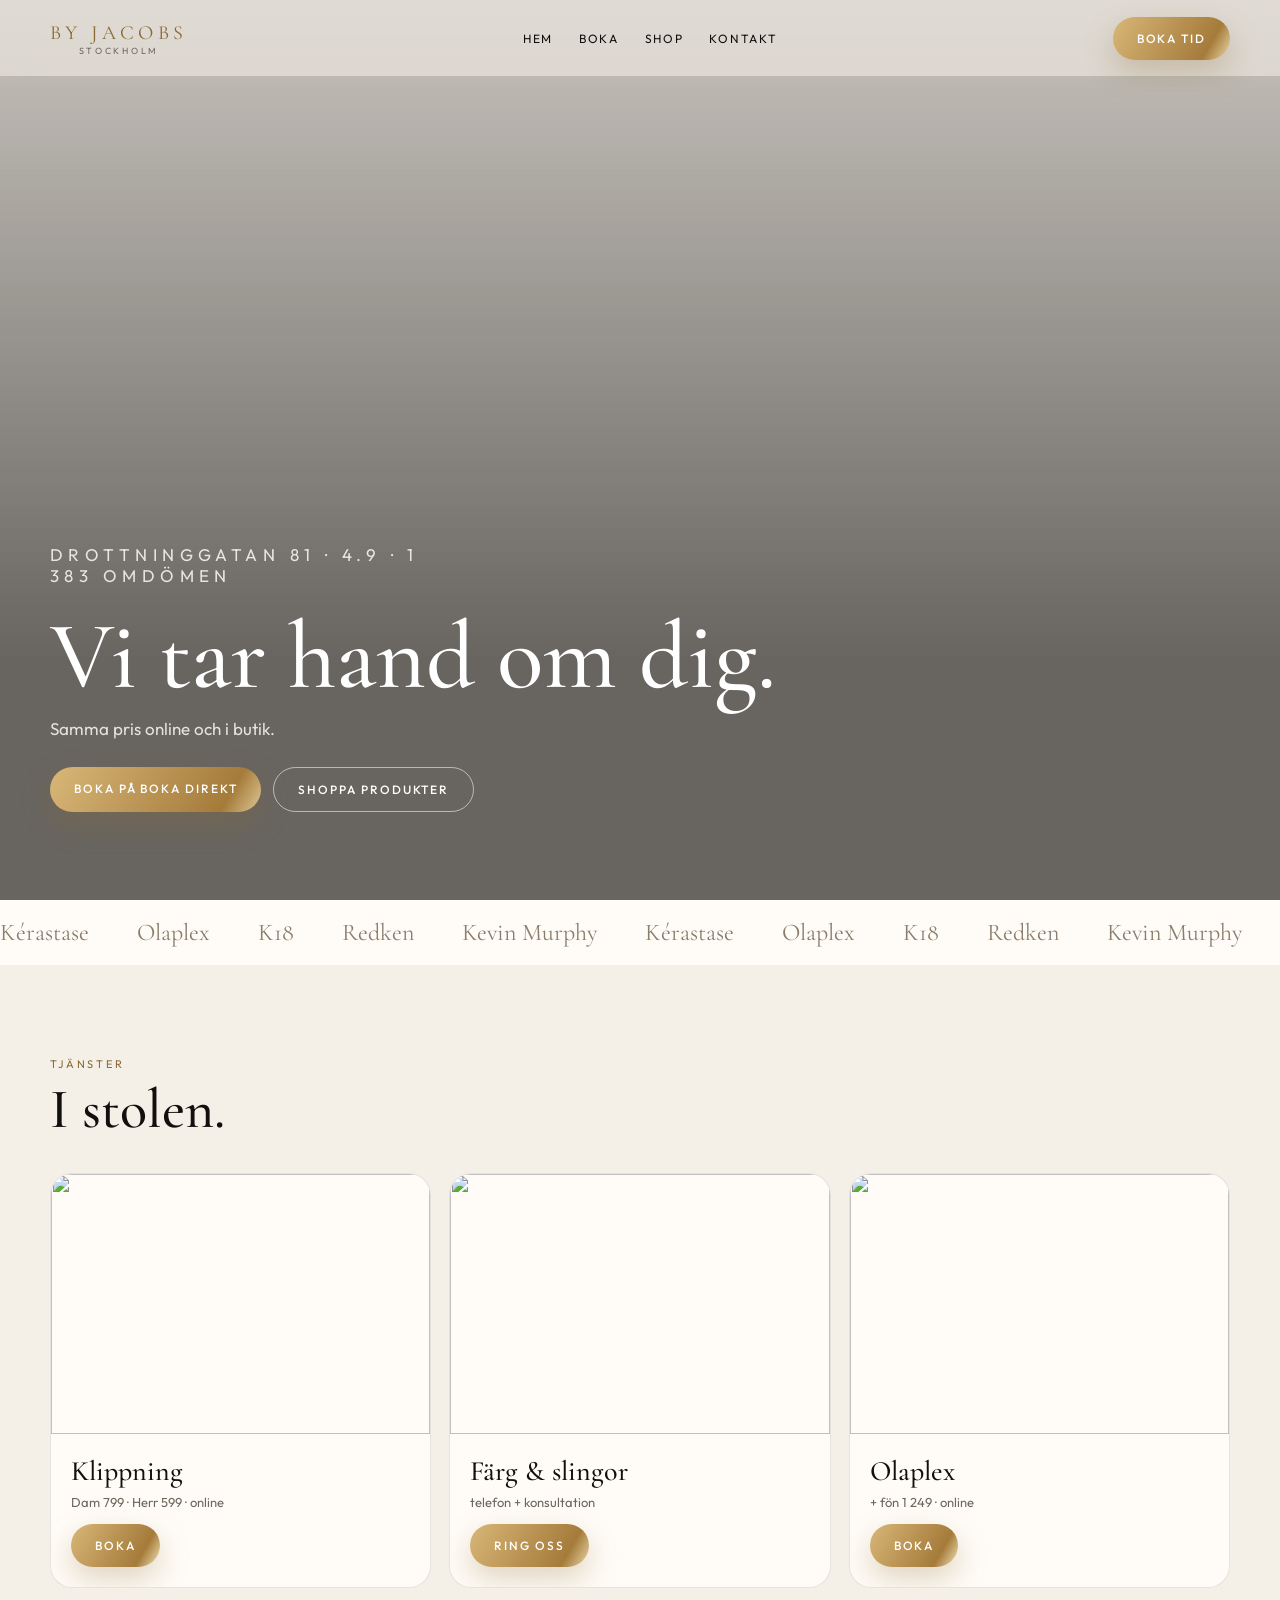
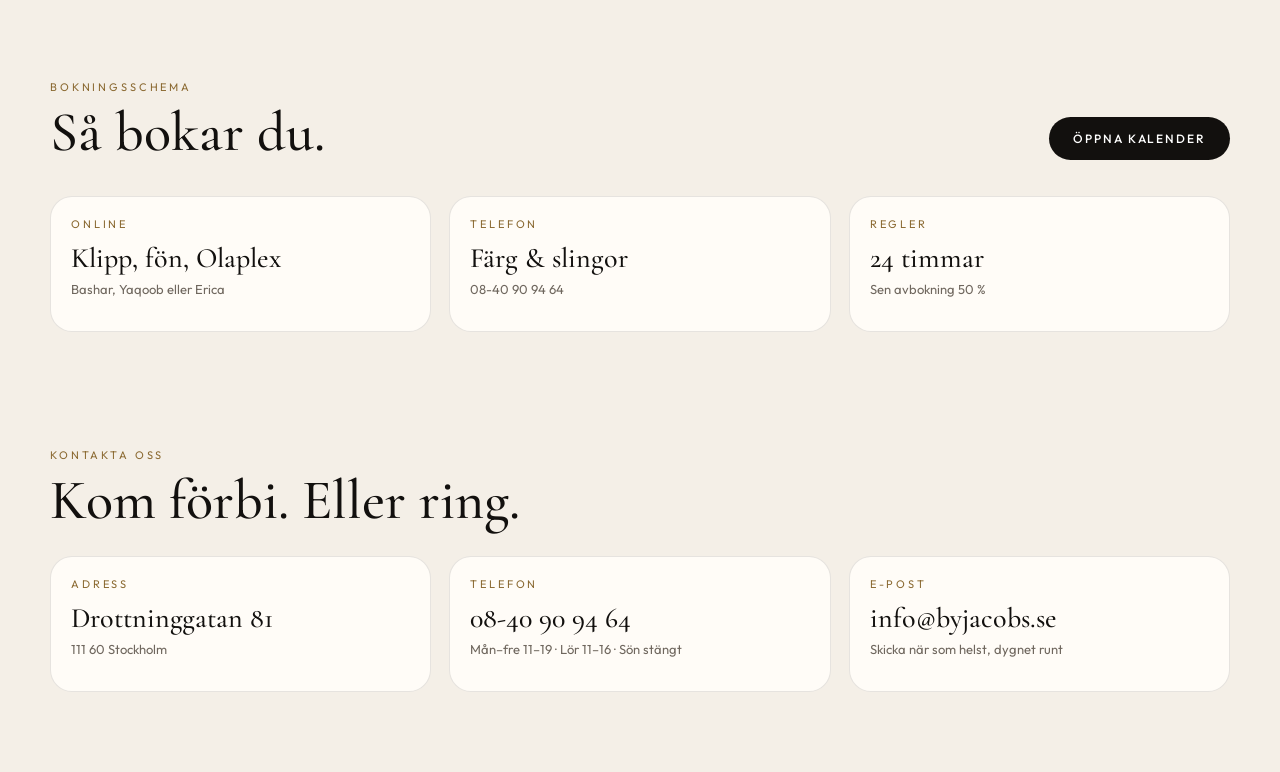
==== commit 349dbd23: "Homepage schema and booking block" ====
--- a/index.html
+++ b/index.html
@@ -1,58 +1,19 @@
 <!DOCTYPE html>
 <html lang="sv">
 <head>
-  <meta charset="UTF-8" />
-  <meta name="viewport" content="width=device-width, initial-scale=1" />
-  <title>By Jacobs</title>
-  <link href="https://fonts.googleapis.com/css2?family=Cormorant+Garamond:wght@500;600&family=Outfit:wght@400;500&display=swap" rel="stylesheet" />
-  <link rel="stylesheet" href="css/styles.css" />
+<meta charset="UTF-8" />
+<meta name="viewport" content="width=device-width, initial-scale=1" />
+<title>By Jacobs</title>
+<link href="https://fonts.googleapis.com/css2?family=Cormorant+Garamond:wght@500;600&family=Outfit:wght@400;500&display=swap" rel="stylesheet" />
+<link rel="stylesheet" href="css/styles.css" />
+<script type="application/ld+json">{"@context":"https://schema.org","@type":"HairSalon","name":"BY JACOBS","url":"https://byjacobs.com/","telephone":"+46-8-40909464","email":"info@byjacobs.se","address":{"@type":"PostalAddress","streetAddress":"Drottninggatan 81","postalCode":"111 60","addressLocality":"Stockholm","addressCountry":"SE"},"openingHoursSpecification":[{"@type":"OpeningHoursSpecification","dayOfWeek":["Monday","Tuesday","Wednesday","Thursday","Friday"],"opens":"11:00","closes":"19:00"},{"@type":"OpeningHoursSpecification","dayOfWeek":"Saturday","opens":"11:00","closes":"16:00"}],"aggregateRating":{"@type":"AggregateRating","ratingValue":"4.9","reviewCount":"1383"}}</script>
 </head>
 <body>
-  <header class="nav" id="nav">
-    <div class="nav-in">
-      <a class="logo" href="index.html">By Jacobs<small>Stockholm · Sedan 2015</small></a>
-      <nav class="links"><a href="index.html">Hem</a><a href="salon.html">Salong</a><a href="boka.html">Boka</a><a href="shop.html">Shop</a><a href="#kontakt">Kontakt</a></nav>
-      <a class="btn btn-gold" href="boka.html">Boka tid</a>
-    </div>
-  </header>
-  <section class="hero"><div class="hero-bg"></div>
-    <div class="hero-copy">
-      <p class="eyebrow reveal">Drottninggatan 81 · 4.9 på Bokadirekt</p>
-      <h1 class="reveal d1">Vi tar hand om dig.</h1>
-      <p class="reveal d2">Familjesalong i Stockholm med samma pris online som i butik.</p>
-      <div class="cta-row reveal d3"><a class="btn btn-gold" href="boka.html">Boka tid</a><a class="btn btn-ghost" href="shop.html">Shoppa produkter</a></div>
-    </div>
-  </section>
-  <div class="marquee"><div class="track"><span>Kérastase</span><span>Olaplex</span><span>K18</span><span>Redken</span><span>Kevin Murphy</span><span>Sebastian</span><span>Kérastase</span><span>Olaplex</span><span>K18</span><span>Redken</span><span>Kevin Murphy</span><span>Sebastian</span></div></div>
-  <section class="section"><div class="wrap">
-    <div class="head"><div><p class="kicker">Tjänster</p><h2>I stolen.</h2></div><a class="btn btn-dark" href="boka.html">Se tider</a></div>
-    <div class="grid3">
-      <article class="card"><div class="ph"><img src="https://images.unsplash.com/photo-1560066984-138dadb4c035?auto=format&fit=crop&w=900&q=80" alt=""></div><div class="body"><h3>Klippning</h3><p class="meta">Dam 799 kr · Herr 599 kr</p><a class="btn btn-gold" href="boka.html">Boka</a></div></article>
-      <article class="card"><div class="ph"><img src="https://images.unsplash.com/photo-1522337360788-8b13dee7a37e?auto=format&fit=crop&w=900&q=80" alt=""></div><div class="body"><h3>Färg & slingor</h3><p class="meta">fr. 1 700 kr</p><a class="btn btn-gold" href="#kontakt">Ring oss</a></div></article>
-      <article class="card"><div class="ph"><img src="https://images.unsplash.com/photo-1516975080664-ed2fc6a32937?auto=format&fit=crop&w=900&q=80" alt=""></div><div class="body"><h3>Olaplex</h3><p class="meta">+ fön 1 249 kr</p><a class="btn btn-gold" href="boka.html">Boka</a></div></article>
-    </div>
-  </div></section>
-  <section class="section" style="padding-top:0"><div class="wrap">
-    <div class="head"><div><p class="kicker">Produkter</p><h2>Hemvården.</h2></div><a class="btn btn-dark" href="shop.html">Alla produkter</a></div>
-    <div class="grid3">
-      <article class="card"><div class="ph"><img src="https://images.unsplash.com/photo-1608248543803-ba4f8c70ae0b?auto=format&fit=crop&w=900&q=80" alt=""></div><div class="body"><h3>Genesis Serum</h3><p class="price">479 kr</p></div></article>
-      <article class="card"><div class="ph"><img src="https://images.unsplash.com/photo-1556228720-195a672e8a03?auto=format&fit=crop&w=900&q=80" alt=""></div><div class="body"><h3>K18 Leave-In</h3><p class="price">549 kr</p></div></article>
-      <article class="card"><div class="ph"><img src="https://images.unsplash.com/photo-1617897903246-719242758050?auto=format&fit=crop&w=900&q=80" alt=""></div><div class="body"><h3>Olaplex No.3</h3><p class="price">289 kr</p></div></article>
-    </div>
-  </div></section>
-  <section class="section" style="padding-top:0"><div class="wrap banner">
-    <div class="txt"><p class="kicker" style="color:#d8b778">Nästa steg</p><h2>Boka tid.</h2><a class="btn btn-gold float" href="boka.html">Boka nu</a></div>
-    <div><img src="https://images.unsplash.com/photo-1560066984-138dadb4c035?auto=format&fit=crop&w=1200&q=80" alt=""></div>
-  </div></section>
-  <section class="contact" id="kontakt"><div class="wrap">
-    <p class="kicker">Kontakta oss</p><h2>Kom förbi. Eller ring.</h2>
-    <div class="grid3" style="margin-top:28px">
-      <a class="card" href="https://maps.google.com/?q=Drottninggatan+81,+Stockholm"><div class="body"><p class="kicker">Adress</p><h3>Drottninggatan 81</h3><p class="meta">111 60 Stockholm</p></div></a>
-      <a class="card" href="tel:+46840909464"><div class="body"><p class="kicker">Telefon</p><h3>08-40 90 94 64</h3><p class="meta">Mån–fre 11–19 · Lör 11–16 · Sön stängt</p></div></a>
-      <a class="card" href="mailto:info@byjacobs.se"><div class="body"><p class="kicker">E-post</p><h3>info@byjacobs.se</h3><p class="meta">Skicka när som helst, dygnet runt</p></div></a>
-    </div>
-    <div class="card" style="margin-top:18px;overflow:hidden"><iframe title="Karta" src="https://maps.google.com/maps?q=Drottninggatan%2081%20Stockholm&t=&z=16&ie=UTF8&iwloc=&output=embed" style="width:100%;height:320px;border:0;display:block"></iframe></div>
-  </div></section>
-  <footer class="wrap"><span>© 2026 By Jacobs</span><span>08-40 90 94 64</span></footer>
-  <script>const nav=document.getElementById('nav');addEventListener('scroll',()=>nav.classList.toggle('scrolled',scrollY>20),{passive:true})</script>
+<header class="nav" id="nav"><div class="nav-in"><a class="logo" href="index.html">By Jacobs<small>Stockholm</small></a><nav class="links"><a href="index.html">Hem</a><a href="boka.html">Boka</a><a href="shop.html">Shop</a><a href="#kontakt">Kontakt</a></nav><a class="btn btn-gold" href="https://www.bokadirekt.se/places/by-jacobs-41975">Boka tid</a></div></header>
+<section class="hero"><div class="hero-bg"></div><div class="hero-copy"><p class="eyebrow reveal">Drottninggatan 81 · 4.9 · 1 383 omdömen</p><h1 class="reveal d1">Vi tar hand om dig.</h1><p class="reveal d2">Samma pris online och i butik.</p><div class="cta-row reveal d3"><a class="btn btn-gold" href="https://www.bokadirekt.se/places/by-jacobs-41975">Boka på Boka Direkt</a><a class="btn btn-ghost" href="shop.html">Shoppa produkter</a></div></div></section>
+<div class="marquee"><div class="track"><span>Kérastase</span><span>Olaplex</span><span>K18</span><span>Redken</span><span>Kevin Murphy</span><span>Kérastase</span><span>Olaplex</span><span>K18</span><span>Redken</span><span>Kevin Murphy</span></div></div>
+<section class="section"><div class="wrap"><div class="head"><div><p class="kicker">Tjänster</p><h2>I stolen.</h2></div></div><div class="grid3"><article class="card"><div class="ph"><img src="https://images.unsplash.com/photo-1560066984-138dadb4c035?auto=format&fit=crop&w=900&q=80" alt=""></div><div class="body"><h3>Klippning</h3><p class="meta">Dam 799 · Herr 599 · online</p><a class="btn btn-gold" href="https://www.bokadirekt.se/places/by-jacobs-41975">Boka</a></div></article><article class="card"><div class="ph"><img src="https://images.unsplash.com/photo-1522337360788-8b13dee7a37e?auto=format&fit=crop&w=900&q=80" alt=""></div><div class="body"><h3>Färg & slingor</h3><p class="meta">telefon + konsultation</p><a class="btn btn-gold" href="tel:+46840909464">Ring oss</a></div></article><article class="card"><div class="ph"><img src="https://images.unsplash.com/photo-1516975080664-ed2fc6a32937?auto=format&fit=crop&w=900&q=80" alt=""></div><div class="body"><h3>Olaplex</h3><p class="meta">+ fön 1 249 · online</p><a class="btn btn-gold" href="https://www.bokadirekt.se/places/by-jacobs-41975">Boka</a></div></article></div></div></section>
+<section class="section" style="padding-top:0"><div class="wrap"><div class="head"><div><p class="kicker">Bokningsschema</p><h2>Så bokar du.</h2></div><a class="btn btn-dark" href="https://www.bokadirekt.se/places/by-jacobs-41975">Öppna kalender</a></div><div class="grid3"><article class="card"><div class="body"><p class="kicker">Online</p><h3>Klipp, fön, Olaplex</h3><p class="meta">Bashar, Yaqoob eller Erica</p></div></article><article class="card"><div class="body"><p class="kicker">Telefon</p><h3>Färg & slingor</h3><p class="meta">08-40 90 94 64</p></div></article><article class="card"><div class="body"><p class="kicker">Regler</p><h3>24 timmar</h3><p class="meta">Sen avbokning 50 %</p></div></article></div></div></section>
+<section class="contact" id="kontakt"><div class="wrap"><p class="kicker">Kontakta oss</p><h2>Kom förbi. Eller ring.</h2><div class="grid3" style="margin-top:28px"><a class="card" href="https://maps.google.com/?q=Drottninggatan+81,+Stockholm"><div class="body"><p class="kicker">Adress</p><h3>Drottninggatan 81</h3><p class="meta">111 60 Stockholm</p></div></a><a class="card" href="tel:+46840909464"><div class="body"><p class="kicker">Telefon</p><h3>08-40 90 94 64</h3><p class="meta">Mån–fre 11–19 · Lör 11–16 · Sön stängt</p></div></a><a class="card" href="mailto:info@byjacobs.se"><div class="body"><p class="kicker">E-post</p><h3>info@byjacobs.se</h3><p class="meta">Skicka när som helst, dygnet runt</p></div></a></div></div></section>
+<script>const nav=document.getElementById('nav');addEventListener('scroll',()=>nav.classList.toggle('scrolled',scrollY>20),{passive:true})</script>
 </body></html>
